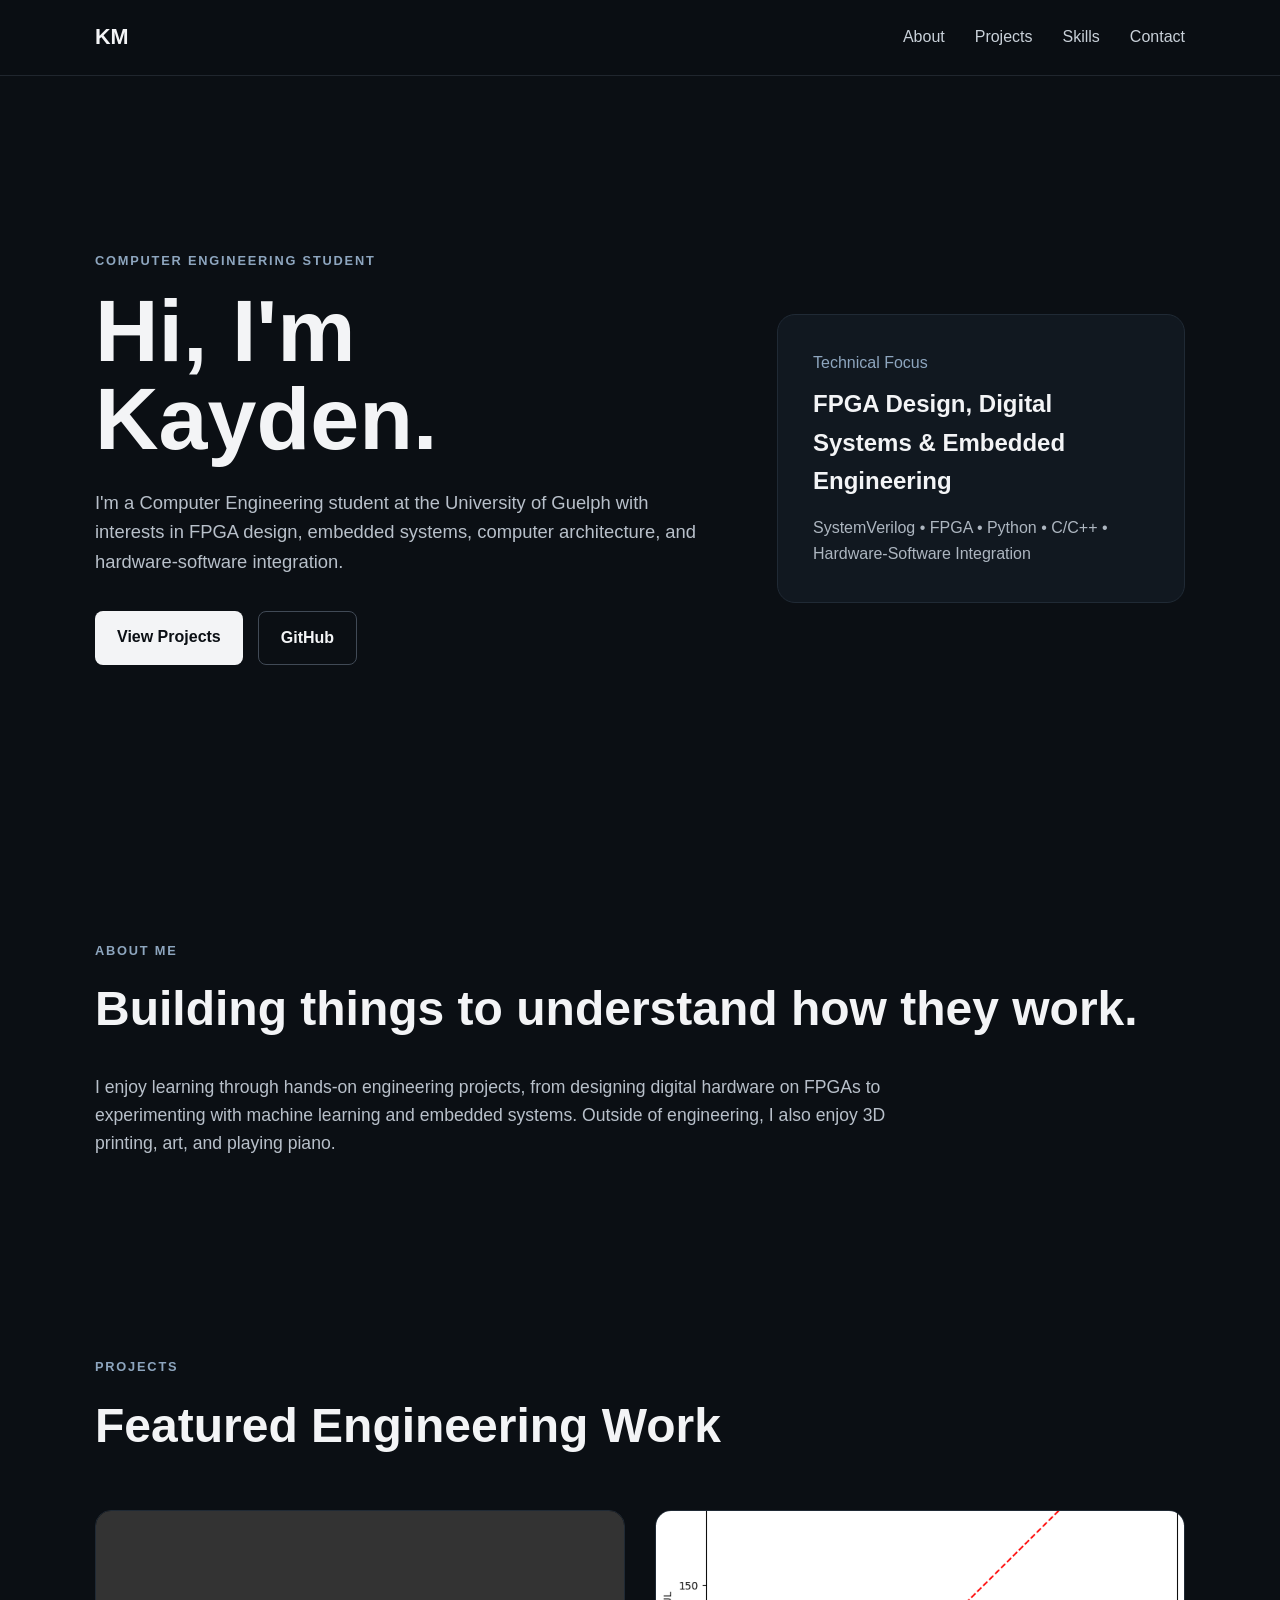
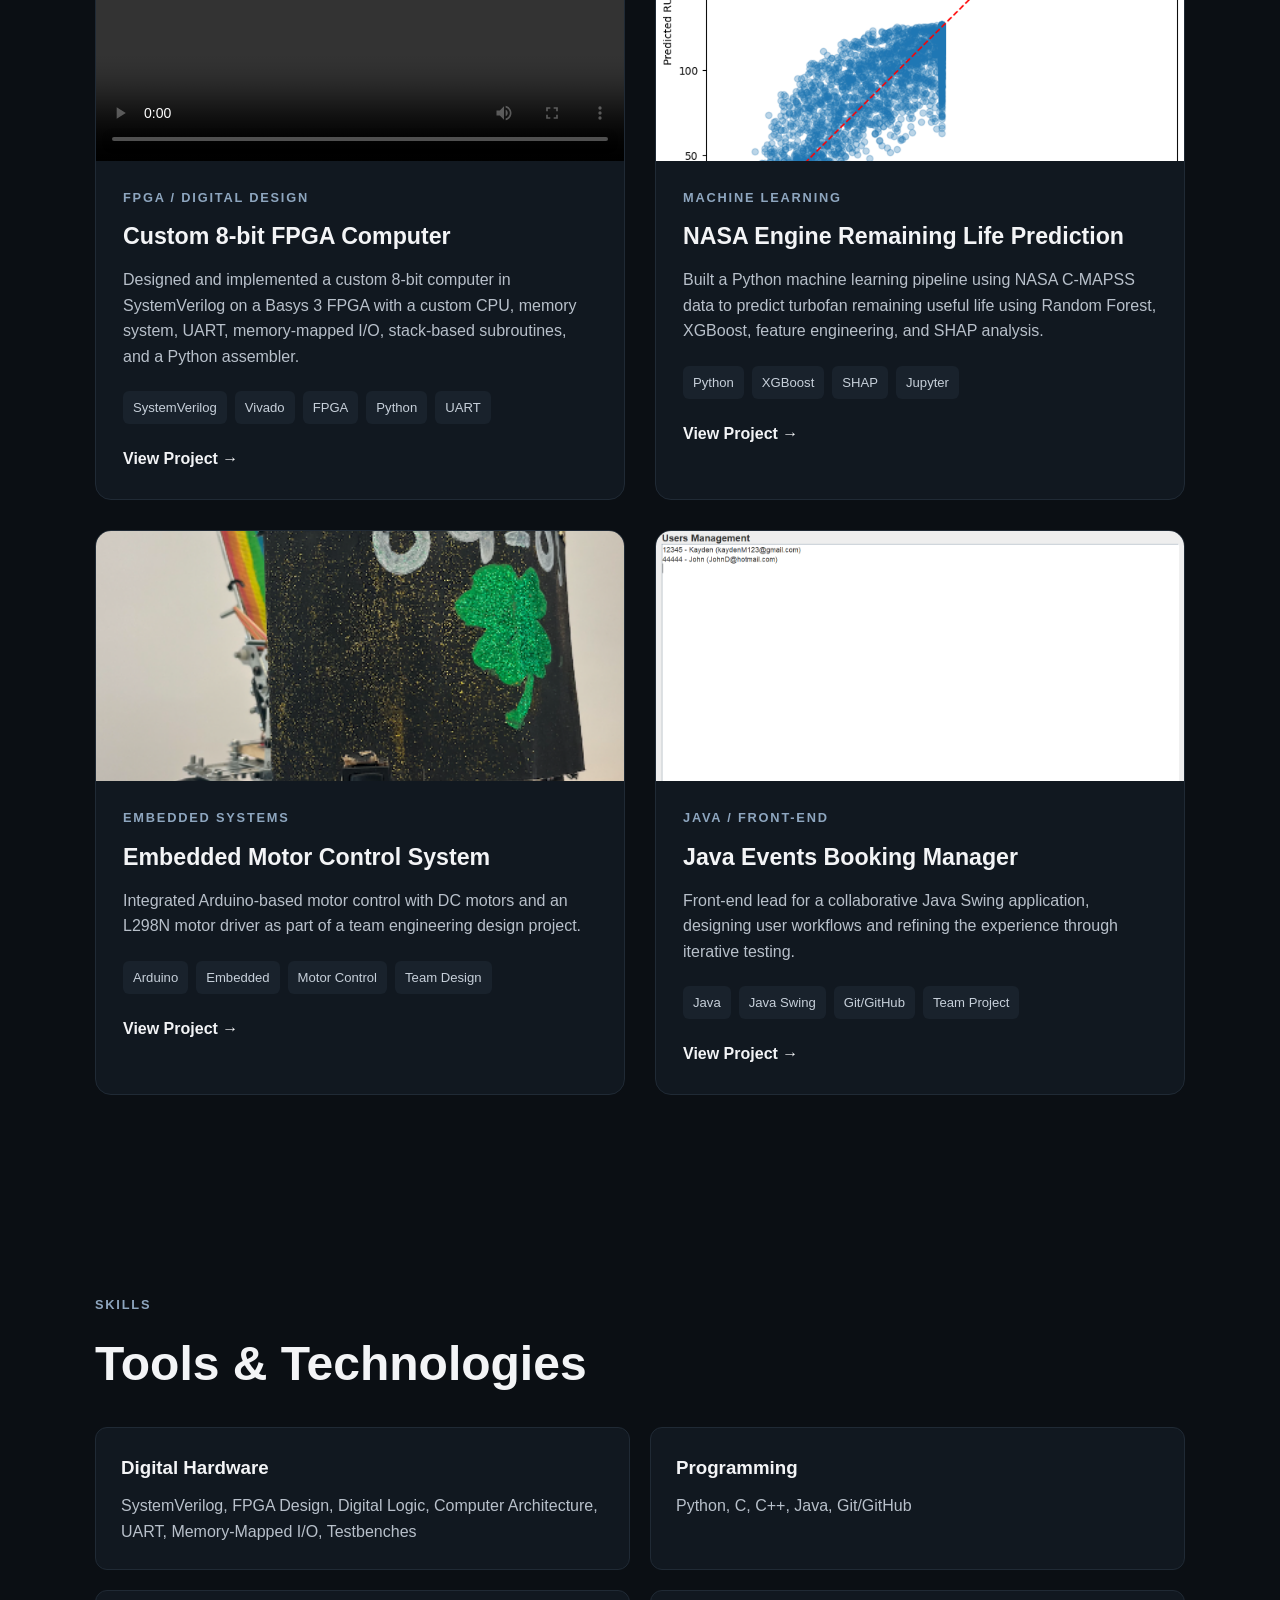
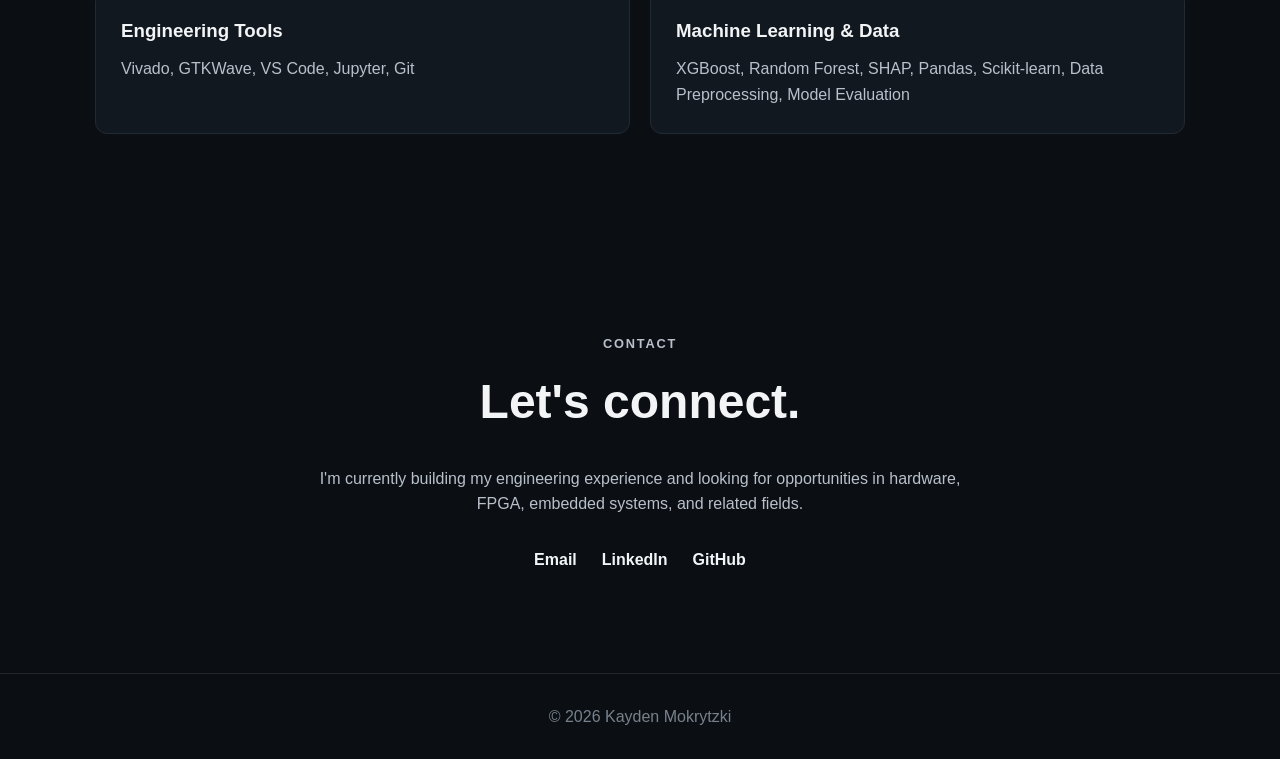
==== index.html @ e3b9f99e "initial portfolio website" ====
<!-- index.html -->
<!DOCTYPE html>
<html lang="en">
<head>
  <meta charset="UTF-8">
  <meta name="viewport" content="width=device-width, initial-scale=1.0">

  <title>Kayden Mokrytzki | Computer Engineering Portfolio</title>

  <link rel="stylesheet" href="style.css">
</head>
<body>

  <!-- NAVBAR -->
  <header>
    <nav class="navbar">
      <a href="#" class="logo">KM</a>

      <ul class="nav-links">
        <li><a href="#about">About</a></li>
        <li><a href="#projects">Projects</a></li>
        <li><a href="#skills">Skills</a></li>
        <li><a href="#contact">Contact</a></li>
      </ul>
    </nav>
  </header>

  <!-- HERO -->
  <main>
    <section class="hero">
      <div class="hero-text">
        <p class="eyebrow">COMPUTER ENGINEERING STUDENT</p>

        <h1>Hi, I'm Kayden.</h1>

        <p class="hero-description">
          I'm a Computer Engineering student at the University of Guelph
          with interests in FPGA design, embedded systems, computer architecture,
          and hardware-software integration.
        </p>

        <div class="hero-buttons">
          <a href="#projects" class="button primary-button">View Projects</a>

          <a
            href="https://github.com/kaydenmok/engineering-portfolio.git"
            target="_blank"
            class="button secondary-button"
          >
            GitHub
          </a>
        </div>
      </div>

      <div class="hero-card">
        <p>Technical Focus</p>
        <h2>FPGA Design, Digital Systems & Embedded Engineering</h2>
        <span>SystemVerilog • FPGA • Python • C/C++ • Hardware-Software Integration</span>
    </div>
    </section>

    <!-- ABOUT -->
    <section id="about" class="section">
      <p class="section-label">ABOUT ME</p>
      <h2>Building things to understand how they work.</h2>

      <p class="section-description">
        I enjoy learning through hands-on engineering projects, from designing
        digital hardware on FPGAs to experimenting with machine learning and
        embedded systems. Outside of engineering, I also enjoy 3D printing,
        art, and playing piano.
      </p>
    </section>

    <!-- PROJECTS -->
    <section id="projects" class="section">
      <p class="section-label">PROJECTS</p>
      <h2>Featured Engineering Work</h2>

      <div class="project-grid">

        <!-- FPGA PROJECT -->
        <article class="project-card" data-project-url="projects/fpga.html" tabindex="0" role="link" aria-label="View Custom 8-bit FPGA Computer project">
          <div class="project-image">
            <video controls preload="metadata" aria-label="Custom 8-bit FPGA computer demonstration video">
              <source src="videos/UART_calculator_demo.mp4" type="video/mp4">
              Your browser does not support this video format.
            </video>
          </div>

          <div class="project-content">
            <p class="project-type">FPGA / DIGITAL DESIGN</p>

            <h3>Custom 8-bit FPGA Computer</h3>

            <p>
              Designed and implemented a custom 8-bit computer in SystemVerilog
              on a Basys 3 FPGA with a custom CPU, memory system, UART,
              memory-mapped I/O, stack-based subroutines, and a Python assembler.
            </p>

            <div class="tags">
              <span>SystemVerilog</span>
              <span>Vivado</span>
              <span>FPGA</span>
              <span>Python</span>
              <span>UART</span>
            </div>

            <a href="projects/fpga.html" class="project-link">
              View Project →
            </a>
          </div>
        </article>

        <!-- NASA PROJECT -->
        <article class="project-card" data-project-url="projects/nasa-ml.html" tabindex="0" role="link" aria-label="View NASA Engine Remaining Life Prediction project">
          <div class="project-image">
            <img
              src="images/XGActualVsPredicted.png"
              alt="Actual versus predicted remaining useful life chart from the NASA engine prediction project"
            >
          </div>

          <div class="project-content">
            <p class="project-type">MACHINE LEARNING</p>

            <h3>NASA Engine Remaining Life Prediction</h3>

            <p>
              Built a Python machine learning pipeline using NASA C-MAPSS data
              to predict turbofan remaining useful life using Random Forest,
              XGBoost, feature engineering, and SHAP analysis.
            </p>

            <div class="tags">
              <span>Python</span>
              <span>XGBoost</span>
              <span>SHAP</span>
              <span>Jupyter</span>
            </div>

            <a href="projects/nasa-ml.html" class="project-link">
              View Project →
            </a>
          </div>
        </article>

        <!-- MOTOR CONTROL PROJECT -->
        <article class="project-card" data-project-url="projects/motor-control.html" tabindex="0" role="link" aria-label="View Embedded Motor Control System project">
          <div class="project-image">
            <img
              src="images/TeddyBearWheelChair.png"
              alt="Small motorized wheelchair prototype used in the embedded motor control project"
            >
          </div>

          <div class="project-content">
            <p class="project-type">EMBEDDED SYSTEMS</p>

            <h3>Embedded Motor Control System</h3>

            <p>
              Integrated Arduino-based motor control with DC motors and an
              L298N motor driver as part of a team engineering design project.
            </p>

            <div class="tags">
              <span>Arduino</span>
              <span>Embedded</span>
              <span>Motor Control</span>
              <span>Team Design</span>
            </div>

            <a href="projects/motor-control.html" class="project-link">
              View Project →
            </a>
          </div>
        </article>

        <!-- JAVA EVENTS BOOKING MANAGER -->
        <article class="project-card" data-project-url="projects/java-events-booking.html" tabindex="0" role="link" aria-label="View Java Events Booking Manager Application project">
          <div class="project-image">
            <img
              src="images/Java_Events_Booking_Manager.png"
              alt="Java Events Booking Manager application interface"
            >
          </div>

          <div class="project-content">
            <p class="project-type">JAVA / FRONT-END</p>

            <h3>Java Events Booking Manager</h3>

            <p>
              Front-end lead for a collaborative Java Swing application, designing
              user workflows and refining the experience through iterative testing.
            </p>

            <div class="tags">
              <span>Java</span>
              <span>Java Swing</span>
              <span>Git/GitHub</span>
              <span>Team Project</span>
            </div>

            <a href="projects/java-events-booking.html" class="project-link">
              View Project →
            </a>
          </div>
        </article>


      </div>
    </section>

    <!-- SKILLS -->
    <section id="skills" class="section">
      <p class="section-label">SKILLS</p>
      <h2>Tools & Technologies</h2>

      <div class="skills-grid">
        <div class="skill-card">
            <h3>Digital Hardware</h3>
            <p>
            SystemVerilog, FPGA Design, Digital Logic, Computer Architecture,
            UART, Memory-Mapped I/O, Testbenches
            </p>
        </div>

    <div class="skill-card">
        <h3>Programming</h3>
        <p>
        Python, C, C++, Java, Git/GitHub
        </p>
    </div>

    <div class="skill-card">
        <h3>Engineering Tools</h3>
        <p>
        Vivado, GTKWave, VS Code, Jupyter, Git
        </p>
    </div>

    <div class="skill-card">
        <h3>Machine Learning & Data</h3>
        <p>
        XGBoost, Random Forest, SHAP, Pandas, Scikit-learn,
        Data Preprocessing, Model Evaluation
        </p>
    </div>
    </div>
    </section>

    <!-- CONTACT -->
    <section id="contact" class="section contact-section">
      <p class="section-label">CONTACT</p>

      <h2>Let's connect.</h2>

      <p>
        I'm currently building my engineering experience and looking for
        opportunities in hardware, FPGA, embedded systems, and related fields.
      </p>

      <div class="contact-links">
        <a href="mailto:kaydenmokrytzki@gmail.com">Email</a>

        <a
          href="https://www.linkedin.com/in/kayden-mokrytzki"
          target="_blank"
        >
          LinkedIn
        </a>

        <a
          href="https://github.com/"
          target="_blank"
        >
          GitHub
        </a>
      </div>
    </section>
  </main>

  <footer>
    <p>© <span id="year"></span> Kayden Mokrytzki</p>
  </footer>

  <script src="script.js"></script>
</body>
</html>
---- style.css ----
/* style.css */

* {
  margin: 0;
  padding: 0;
  box-sizing: border-box;
}

html {
  scroll-behavior: smooth;
}

body {
  font-family: Arial, Helvetica, sans-serif;
  background: #0b0f14;
  color: #f3f4f6;
  line-height: 1.6;
}

a {
  color: inherit;
  text-decoration: none;
}

img {
  width: 100%;
  display: block;
}

/* NAVBAR */

header {
  position: sticky;
  top: 0;
  z-index: 1000;
  background: rgba(11, 15, 20, 0.92);
  border-bottom: 1px solid #20262e;
  backdrop-filter: blur(10px);
}

.navbar {
  max-width: 1150px;
  margin: 0 auto;
  padding: 20px 30px;

  display: flex;
  justify-content: space-between;
  align-items: center;
}

.logo {
  font-size: 1.35rem;
  font-weight: 700;
}

.nav-links {
  list-style: none;
  display: flex;
  gap: 30px;
}

.nav-links a {
  color: #c9d1d9;
  transition: 0.2s ease;
}

.nav-links a:hover {
  color: white;
}

/* HERO */

.hero {
  max-width: 1150px;
  margin: 0 auto;
  min-height: 85vh;
  padding: 90px 30px;

  display: grid;
  grid-template-columns: 1.5fr 1fr;
  gap: 70px;
  align-items: center;
}

.eyebrow,
.section-label,
.project-type {
  font-size: 0.8rem;
  letter-spacing: 0.14em;
  font-weight: 700;
  color: #8ea6bf;
}

.hero h1 {
  font-size: clamp(3rem, 7vw, 5.5rem);
  line-height: 1;
  margin: 15px 0 25px;
}

.hero-description {
  max-width: 650px;
  font-size: 1.15rem;
  color: #b8c0ca;
}

.hero-buttons {
  margin-top: 35px;
  display: flex;
  gap: 15px;
}

.button {
  display: inline-block;
  padding: 13px 22px;
  border-radius: 8px;
  font-weight: 600;
  transition: 0.2s ease;
}

.primary-button {
  background: #f3f4f6;
  color: #0b0f14;
}

.primary-button:hover {
  transform: translateY(-2px);
}

.secondary-button {
  border: 1px solid #414a56;
}

.secondary-button:hover {
  border-color: #f3f4f6;
}

.hero-card {
  background: #111820;
  border: 1px solid #202a35;
  padding: 35px;
  border-radius: 18px;
}

.hero-card p {
  color: #8ea6bf;
  margin-bottom: 10px;
}

.hero-card h2 {
  margin-bottom: 15px;
}

.hero-card span {
  color: #adb6c0;
}

/* GENERAL SECTIONS */

.section {
  max-width: 1150px;
  margin: 0 auto;
  padding: 100px 30px;
}

.section h2 {
  font-size: clamp(2rem, 4vw, 3rem);
  margin: 10px 0 25px;
}

.section-description {
  max-width: 800px;
  color: #b8c0ca;
  font-size: 1.1rem;
}

/* PROJECTS */

.project-grid {
  display: grid;
  grid-template-columns: repeat(2, 1fr);
  gap: 30px;
  margin-top: 45px;
}

.project-card {
  overflow: hidden;
  background: #111820;
  border: 1px solid #202a35;
  border-radius: 16px;
  transition: 0.25s ease;
  cursor: pointer;
}

.project-card:focus-visible {
  outline: 3px solid #8ea6bf;
  outline-offset: 3px;
}

.project-card:hover {
  transform: translateY(-5px);
  border-color: #425264;
}

.project-image {
  height: 250px;
  background: #151e27;
  overflow: hidden;
}

.project-image img {
  width: 100%;
  height: 100%;
  object-fit: cover;
}

.project-image video {
  width: 100%; height: 100%; display: block; object-fit: cover; background: #05080c;
}

.project-image--fpga {
  display: grid; place-items: center;
  background: linear-gradient(90deg, transparent 48%, rgba(141,190,235,.3) 48%, rgba(141,190,235,.3) 52%, transparent 52%), linear-gradient(0deg, transparent 48%, rgba(141,190,235,.3) 48%, rgba(141,190,235,.3) 52%, transparent 52%), #101a25;
  background-size: 48px 48px;
}

.project-image--fpga span { padding: 18px 24px; border: 1px solid #8ea6bf; border-radius: 8px; background: #111820; color: #dce9f5; font-family: Consolas, monospace; font-size: 1.35rem; font-weight: 700; letter-spacing: .12em; line-height: 1.2; text-align: center; }

.project-image--java {
  display: grid;
  place-items: center;
  background: linear-gradient(135deg, #19314a, #101820 55%, #1d2634);
}

.project-image--java span {
  padding: 18px 24px;
  border: 1px solid #91b9df;
  border-radius: 8px;
  background: rgba(11, 15, 20, .78);
  color: #dce9f5;
  font-family: Consolas, monospace;
  font-size: 1.35rem;
  font-weight: 700;
  letter-spacing: .12em;
  line-height: 1.2;
  text-align: center;
}

.project-page { max-width: 950px; margin: 0 auto; padding: 80px 30px 110px; }
.back-link { display: inline-block; margin-bottom: 48px; color: #b8c0ca; }
.back-link:hover { color: #fff; }
.project-intro { max-width: 760px; }
.project-intro h1 { font-size: clamp(2.6rem, 6vw, 4.5rem); line-height: 1.08; margin: 12px 0 22px; }
.project-intro > p:not(.project-type) { color: #b8c0ca; font-size: 1.12rem; }
.project-detail { margin-top: 55px; padding: 34px; border: 1px solid #202a35; border-radius: 16px; background: #111820; }
.project-detail h2 { margin-bottom: 12px; }
.project-detail p { color: #b8c0ca; }
.media-gallery { display: grid; grid-template-columns: repeat(2, minmax(0, 1fr)); gap: 22px; margin-top: 30px; }
.media-gallery figure { margin: 0; }
.media-gallery img, .media-gallery video { width: 100%; border: 1px solid #28333f; border-radius: 10px; background: #05080c; }
.media-gallery figcaption { color: #8ea6bf; font-size: .9rem; margin-top: 8px; }

.project-content {
  padding: 27px;
}

.project-content h3 {
  font-size: 1.45rem;
  margin: 10px 0 12px;
}

.project-content > p:not(.project-type) {
  color: #b8c0ca;
}

.tags {
  display: flex;
  flex-wrap: wrap;
  gap: 8px;
  margin: 22px 0;
}

.tags span {
  padding: 6px 10px;
  border-radius: 6px;
  background: #19222c;
  color: #c7d0da;
  font-size: 0.82rem;
}

.project-link {
  font-weight: 700;
}

.project-link:hover {
  text-decoration: underline;
}

/* SKILLS */

.skills-grid {
  display: grid;
  grid-template-columns: repeat(2, 1fr);
  gap: 20px;
}

.skill-card {
  padding: 25px;
  background: #111820;
  border: 1px solid #202a35;
  border-radius: 12px;
}

.skill-card h3 {
  margin-bottom: 10px;
}

.skill-card p {
  color: #b8c0ca;
}

/* CONTACT */

.contact-section {
  text-align: center;
}

.contact-section p {
  max-width: 650px;
  margin: 0 auto;
  color: #b8c0ca;
}

.contact-links {
  margin-top: 30px;
  display: flex;
  justify-content: center;
  gap: 25px;
}

.contact-links a {
  font-weight: 600;
}

.contact-links a:hover {
  text-decoration: underline;
}

/* FOOTER */

footer {
  text-align: center;
  padding: 30px;
  color: #77818c;
  border-top: 1px solid #20262e;
}

/* MOBILE */

@media (max-width: 800px) {

  .nav-links {
    gap: 15px;
    font-size: 0.9rem;
  }

  .hero {
    grid-template-columns: 1fr;
    min-height: auto;
    padding-top: 80px;
  }

  .project-grid,
  .skills-grid {
    grid-template-columns: 1fr;
  }

  .hero-buttons {
    flex-wrap: wrap;
  }

  .media-gallery {
    grid-template-columns: 1fr;
  }
}
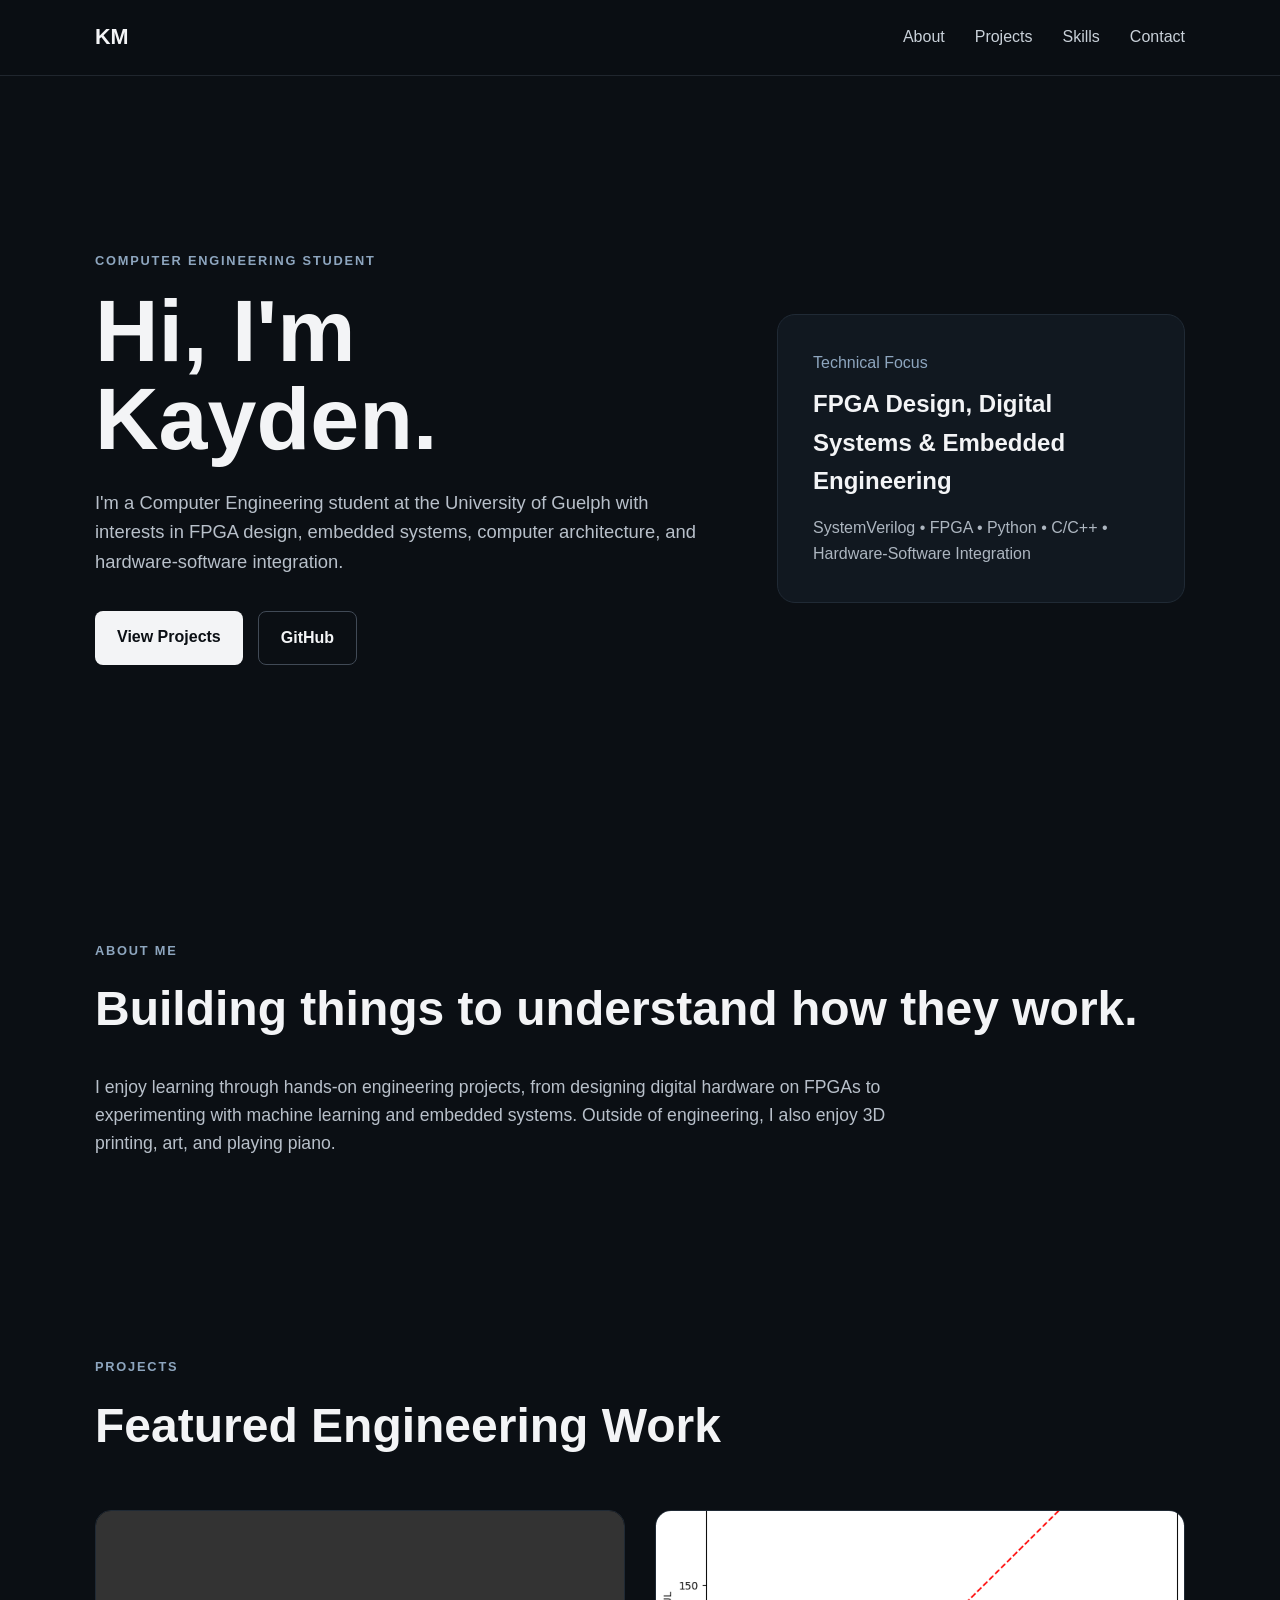
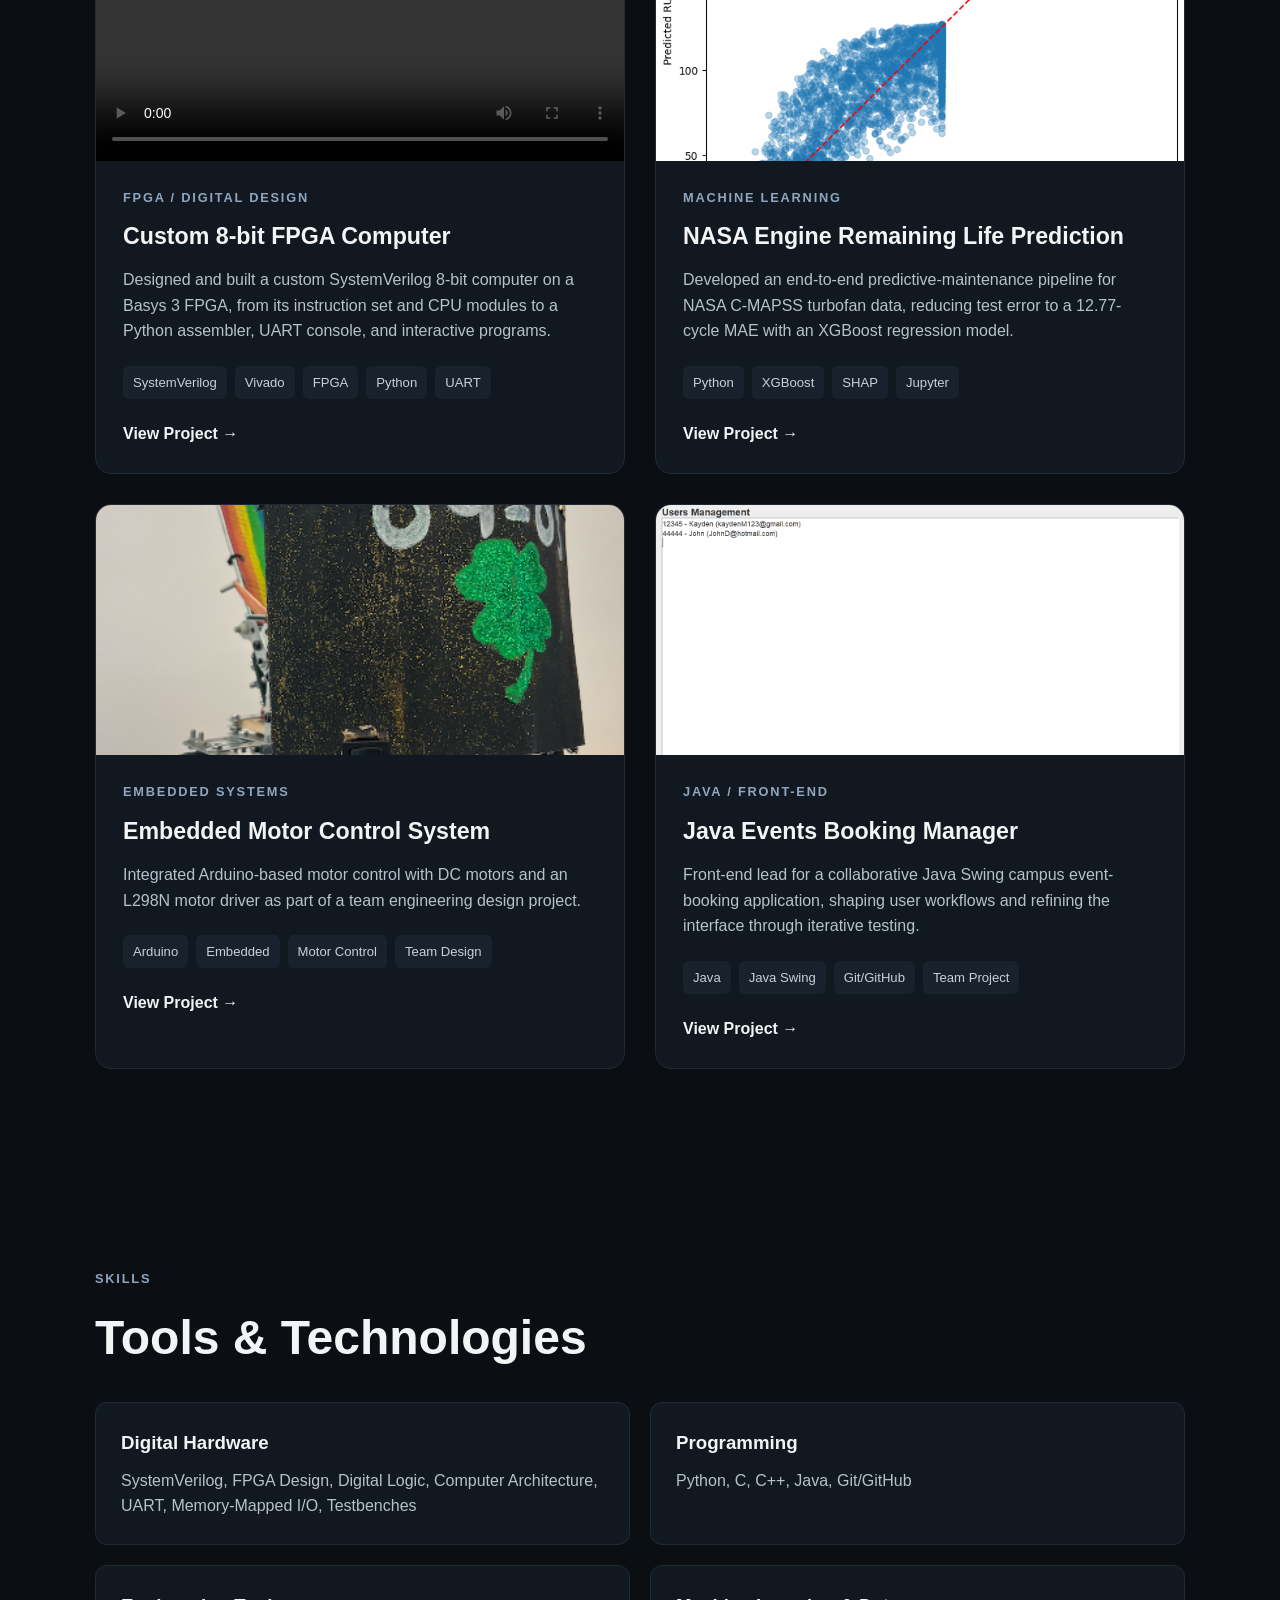
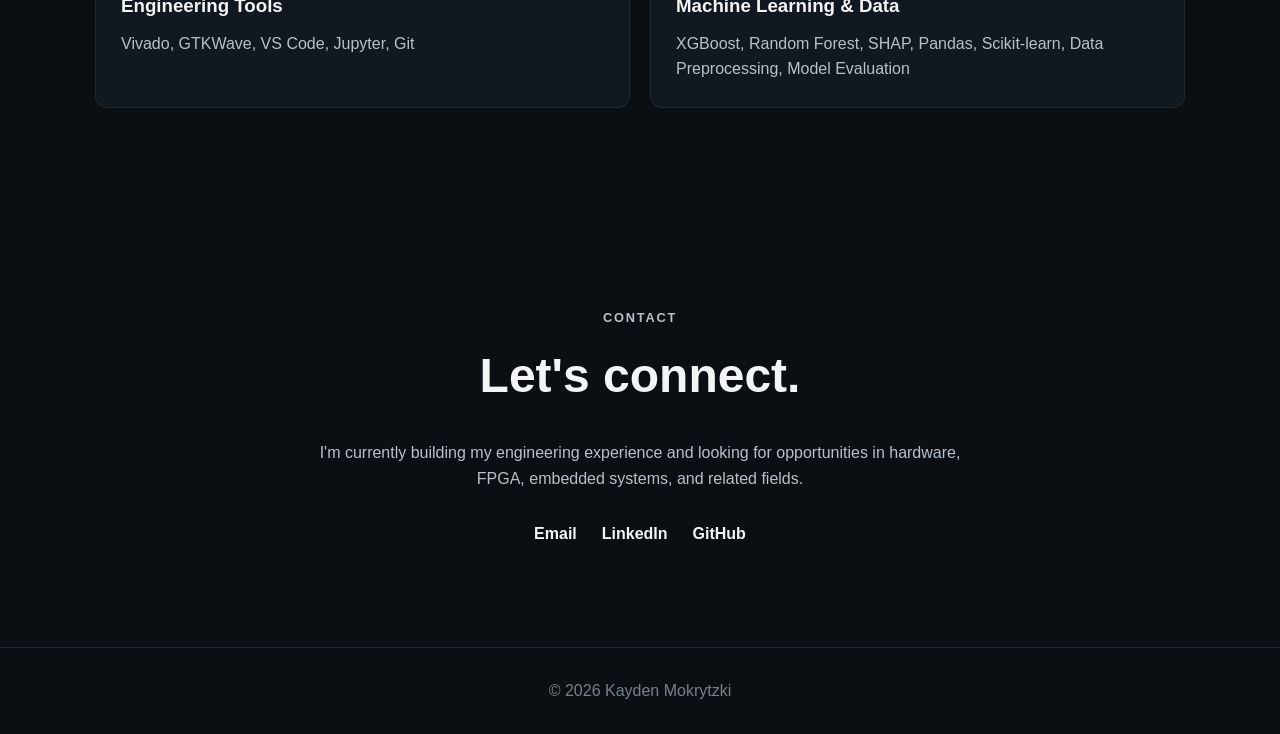
==== commit 9e5c4a90: "Expand project descriptions and add FPGA documentation" ====
--- a/index.html
+++ b/index.html
@@ -93,10 +93,10 @@
 
             <h3>Custom 8-bit FPGA Computer</h3>
 
-            <p>
-              Designed and implemented a custom 8-bit computer in SystemVerilog
-              on a Basys 3 FPGA with a custom CPU, memory system, UART,
-              memory-mapped I/O, stack-based subroutines, and a Python assembler.
+            <p>
+              Designed and built a custom SystemVerilog 8-bit computer on a
+              Basys 3 FPGA, from its instruction set and CPU modules to a
+              Python assembler, UART console, and interactive programs.
             </p>
 
             <div class="tags">
@@ -127,10 +127,10 @@
 
             <h3>NASA Engine Remaining Life Prediction</h3>
 
-            <p>
-              Built a Python machine learning pipeline using NASA C-MAPSS data
-              to predict turbofan remaining useful life using Random Forest,
-              XGBoost, feature engineering, and SHAP analysis.
+            <p>
+              Developed an end-to-end predictive-maintenance pipeline for NASA
+              C-MAPSS turbofan data, reducing test error to a 12.77-cycle MAE
+              with an XGBoost regression model.
             </p>
 
             <div class="tags">
@@ -193,8 +193,9 @@
             <h3>Java Events Booking Manager</h3>
 
             <p>
-              Front-end lead for a collaborative Java Swing application, designing
-              user workflows and refining the experience through iterative testing.
+              Front-end lead for a collaborative Java Swing campus event-booking
+              application, shaping user workflows and refining the interface
+              through iterative testing.
             </p>
 
             <div class="tags">
--- a/style.css
+++ b/style.css
@@ -254,6 +254,9 @@
 .project-detail { margin-top: 55px; padding: 34px; border: 1px solid #202a35; border-radius: 16px; background: #111820; }
 .project-detail h2 { margin-bottom: 12px; }
 .project-detail p { color: #b8c0ca; }
+.project-detail p + p { margin-top: 16px; }
+.download-button { margin-top: 24px; background: #f3f4f6; color: #0b0f14; }
+.download-button:hover { transform: translateY(-2px); }
 .media-gallery { display: grid; grid-template-columns: repeat(2, minmax(0, 1fr)); gap: 22px; margin-top: 30px; }
 .media-gallery figure { margin: 0; }
 .media-gallery img, .media-gallery video { width: 100%; border: 1px solid #28333f; border-radius: 10px; background: #05080c; }
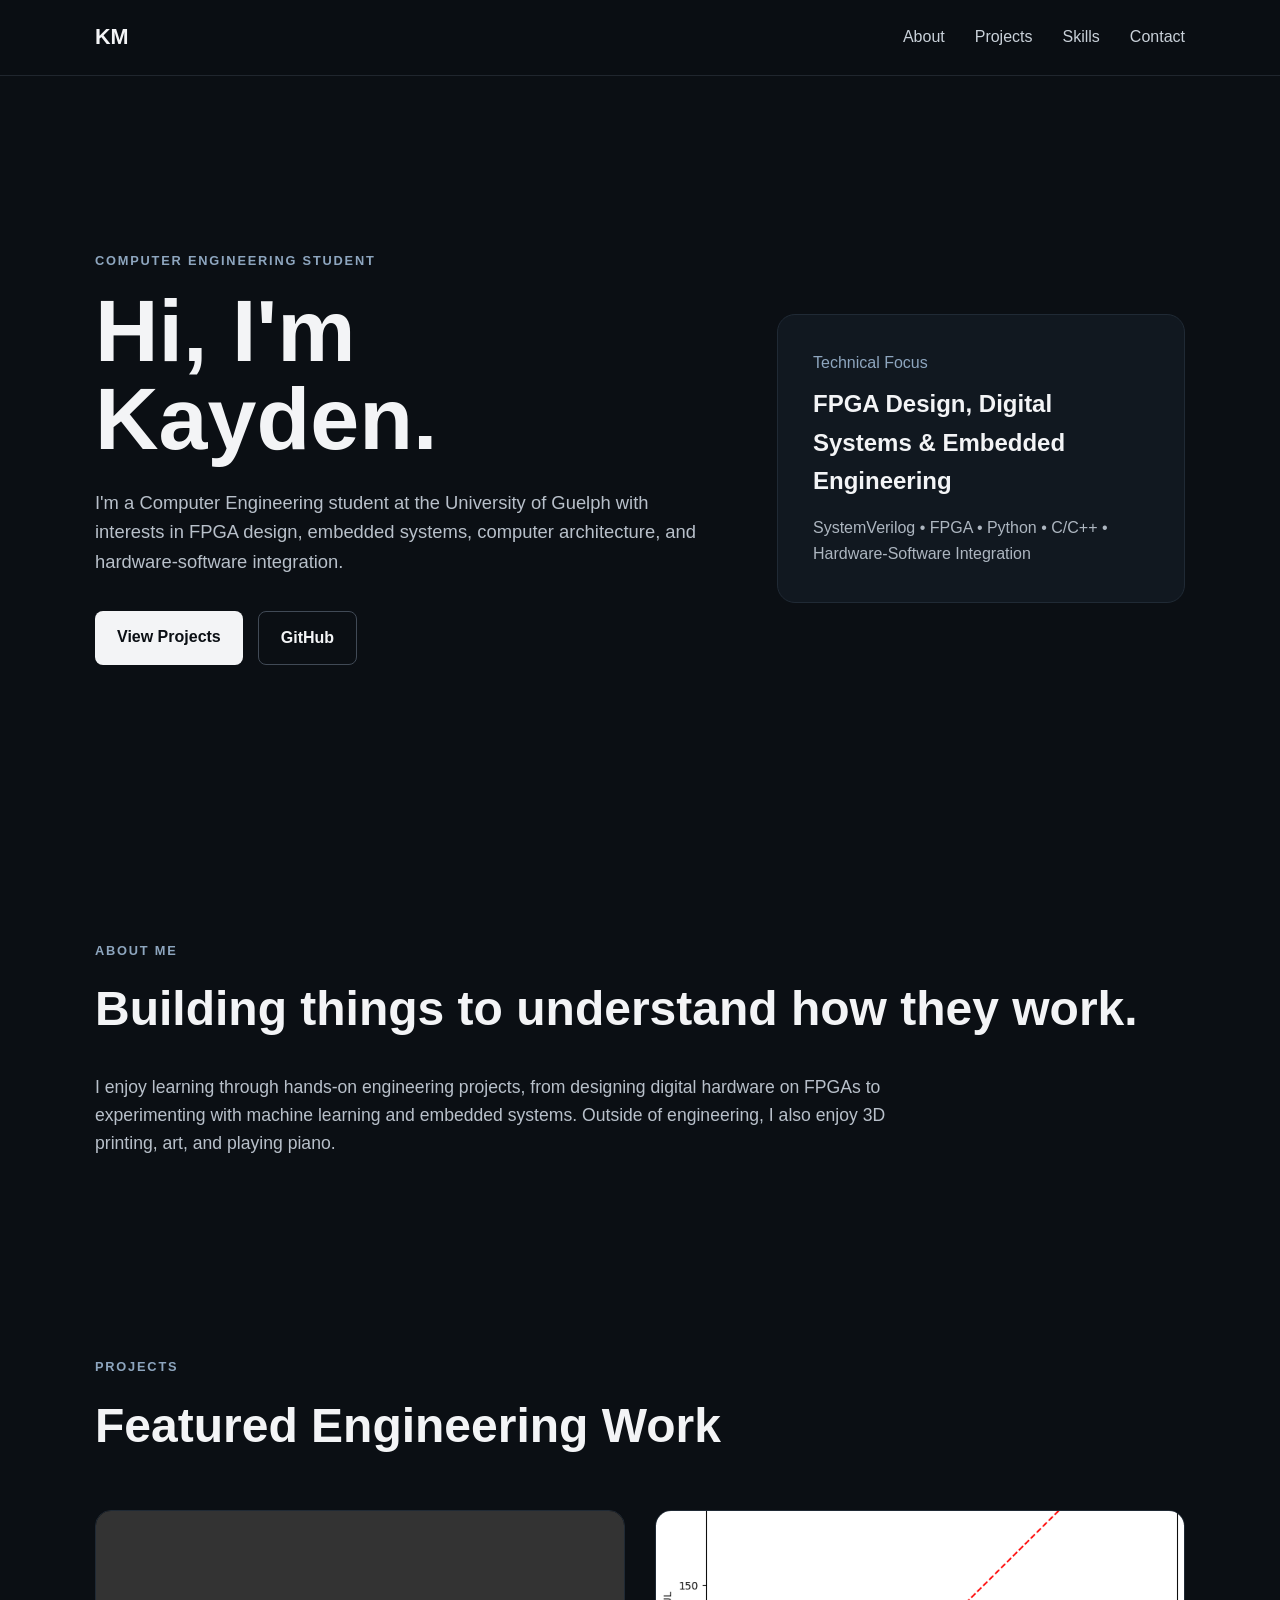
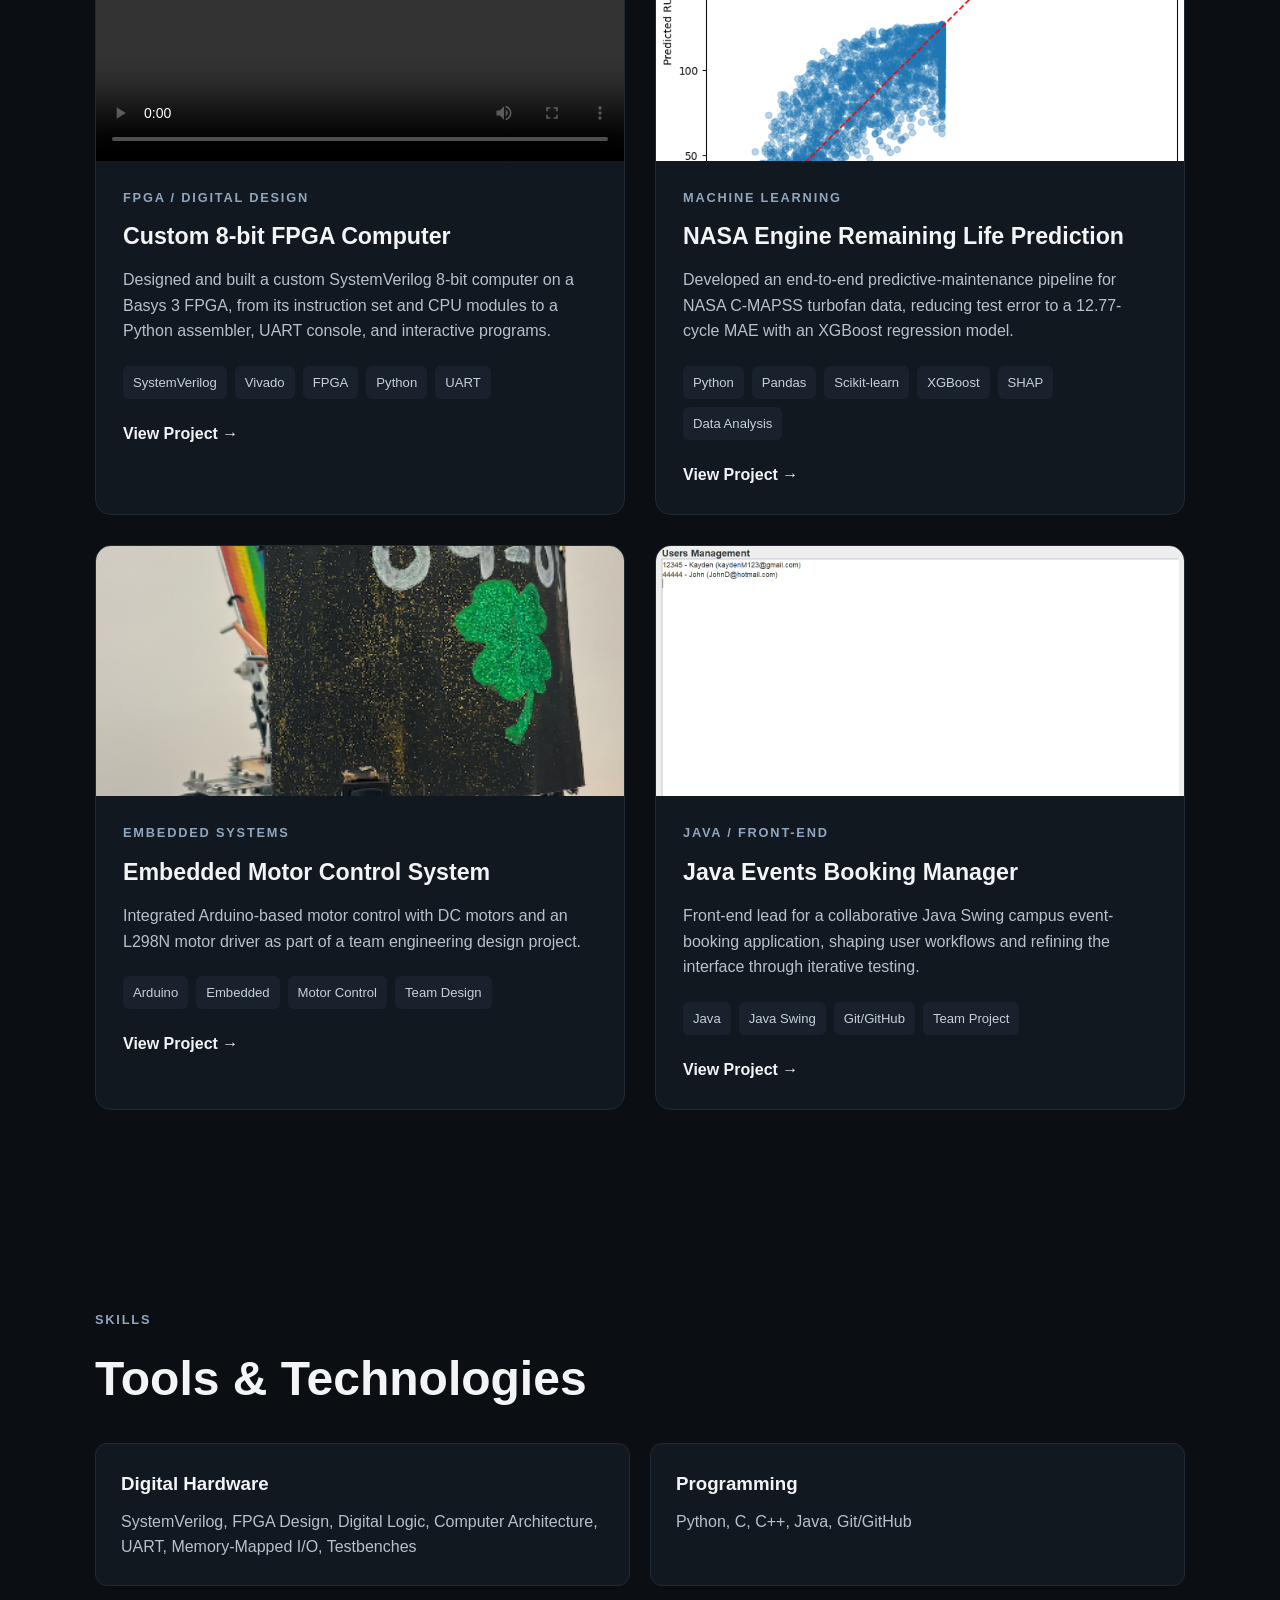
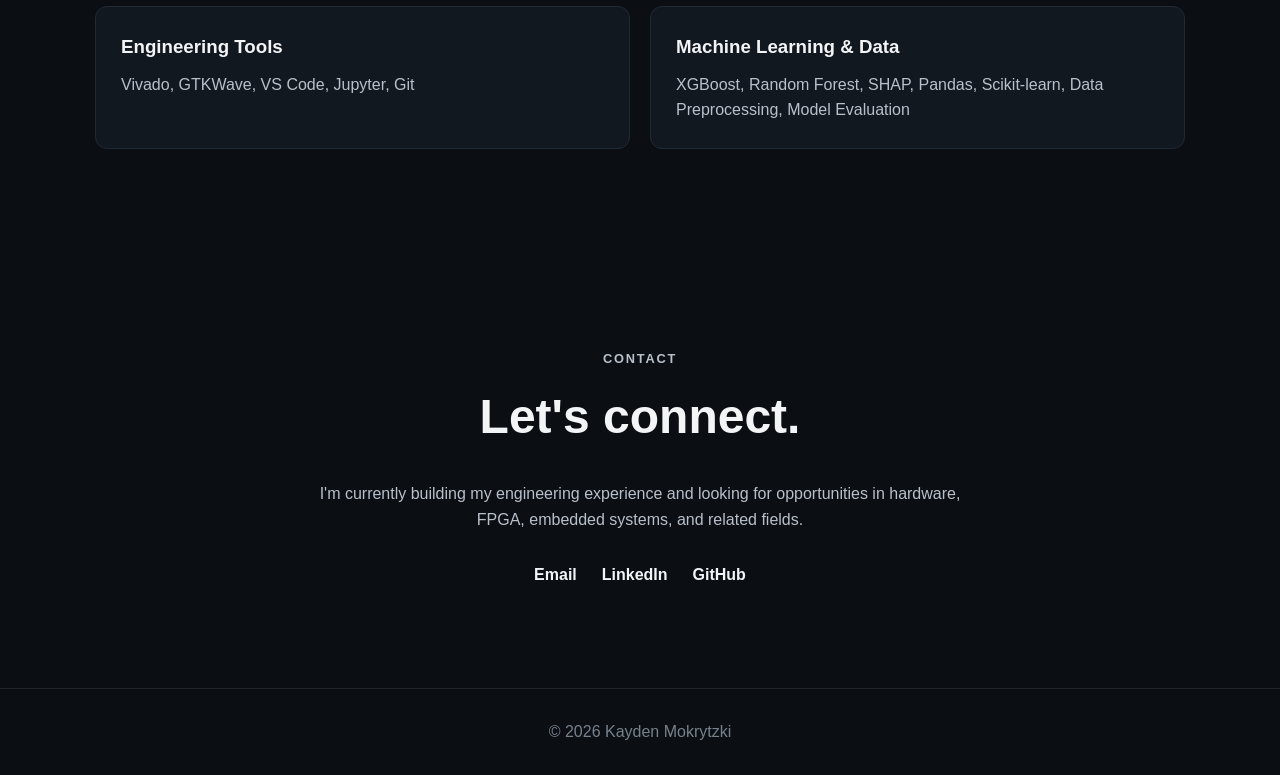
==== commit fb9dfac5: "Update NASA project skill tags" ====
--- a/index.html
+++ b/index.html
@@ -133,12 +133,14 @@
               with an XGBoost regression model.
             </p>
 
-            <div class="tags">
-              <span>Python</span>
-              <span>XGBoost</span>
-              <span>SHAP</span>
-              <span>Jupyter</span>
-            </div>
+            <div class="tags">
+              <span>Python</span>
+              <span>Pandas</span>
+              <span>Scikit-learn</span>
+              <span>XGBoost</span>
+              <span>SHAP</span>
+              <span>Data Analysis</span>
+            </div>
 
             <a href="projects/nasa-ml.html" class="project-link">
               View Project →
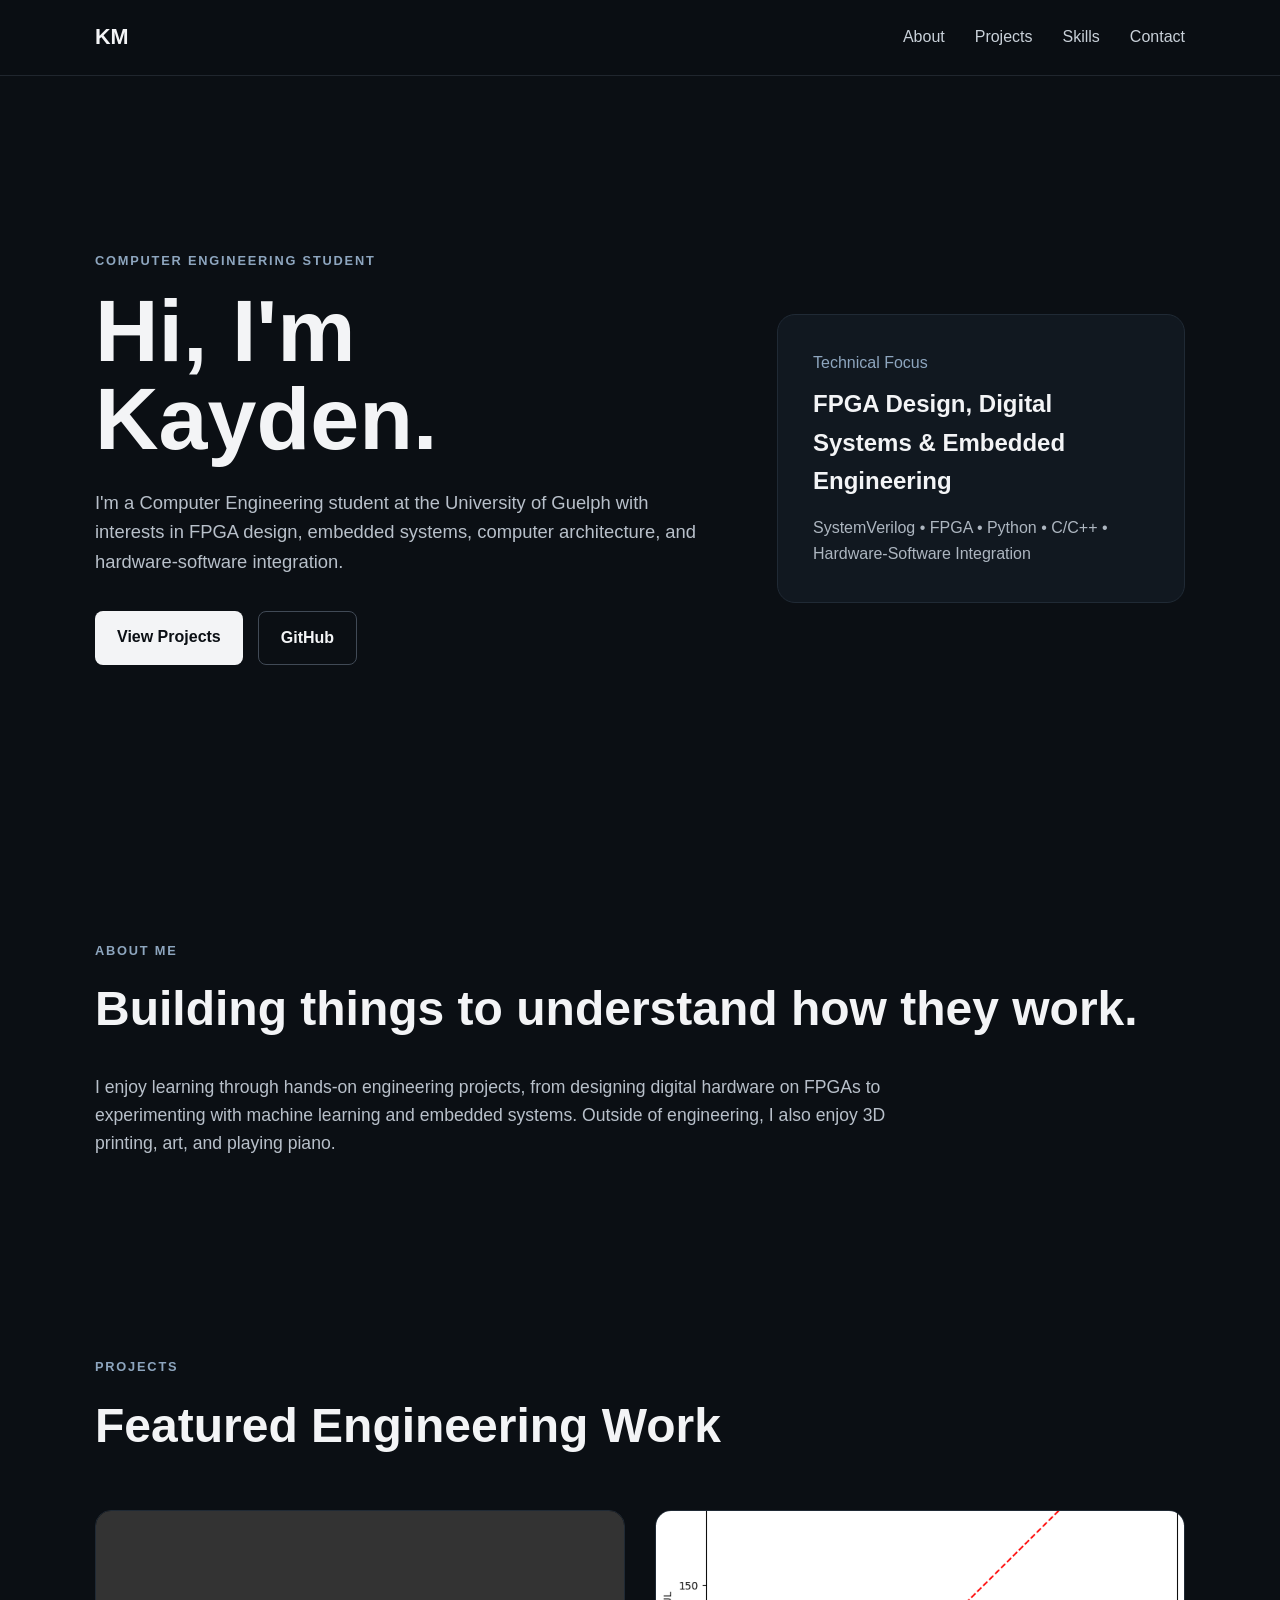
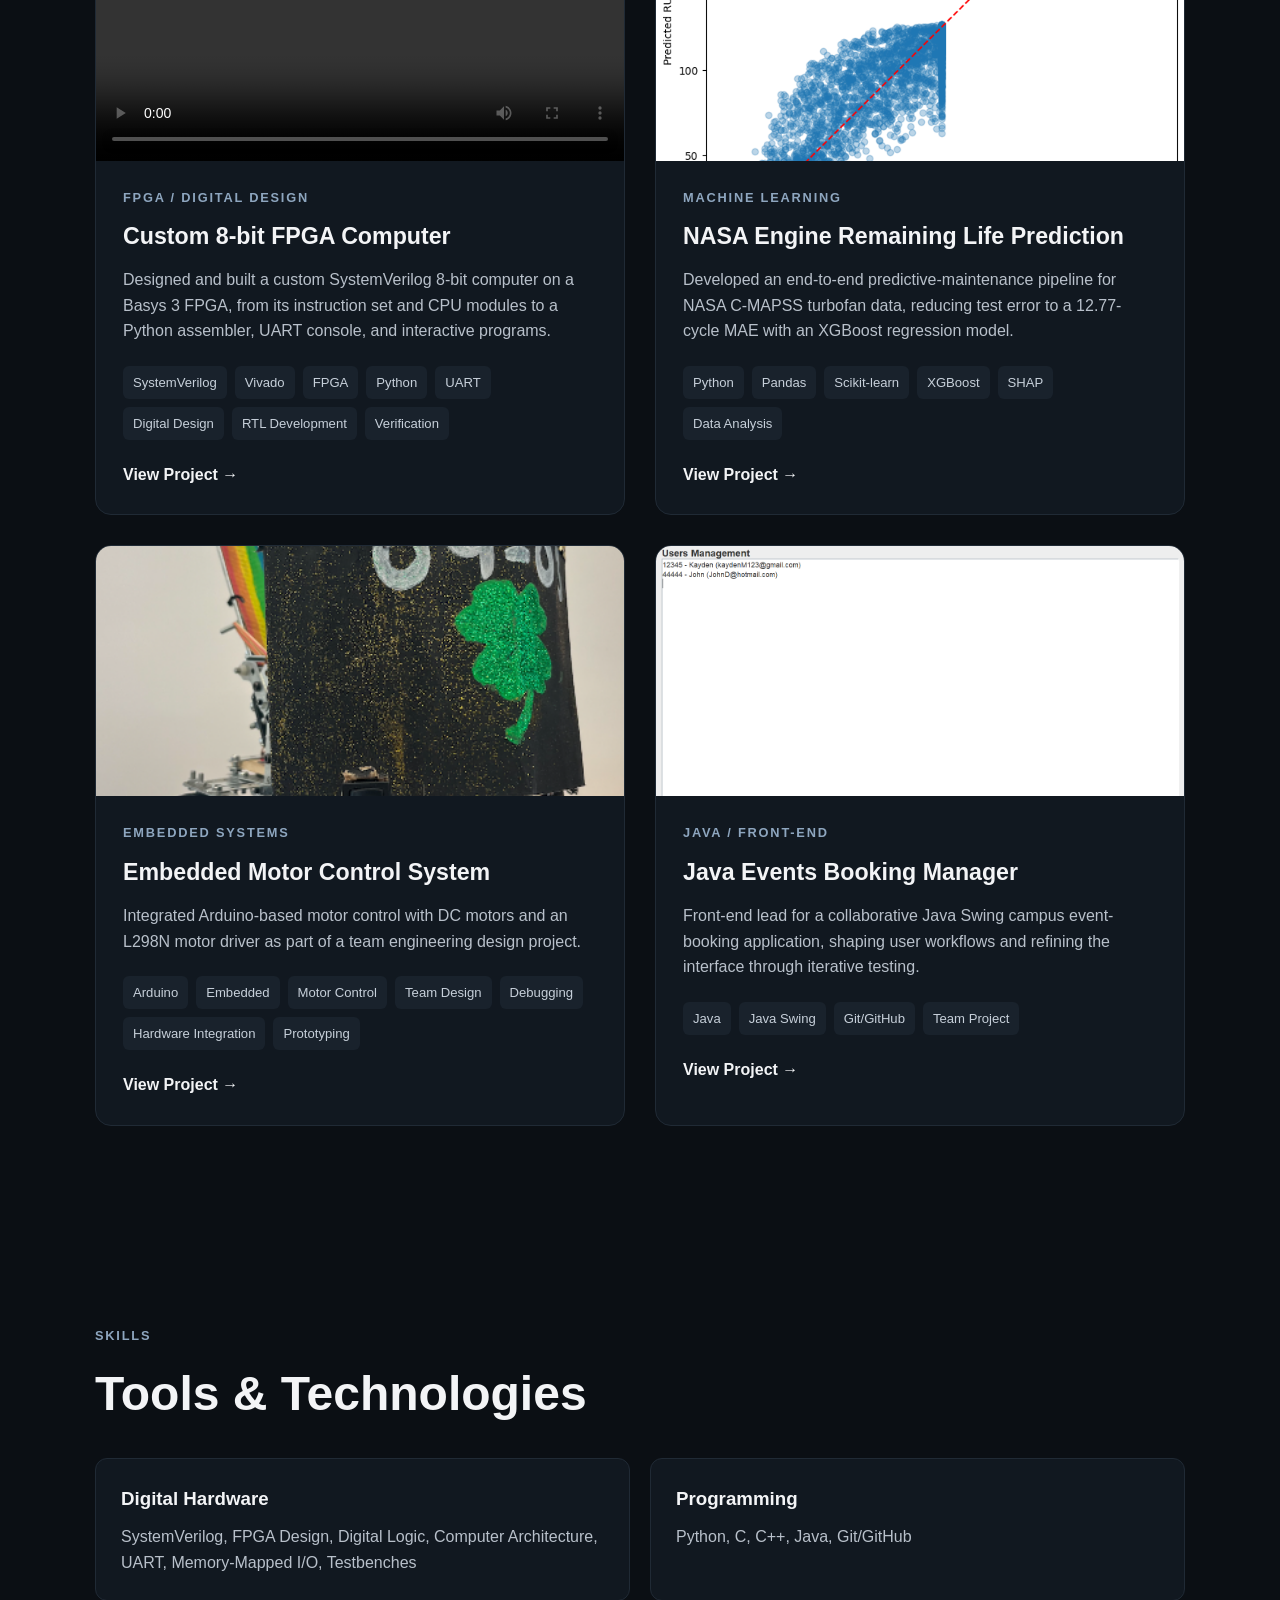
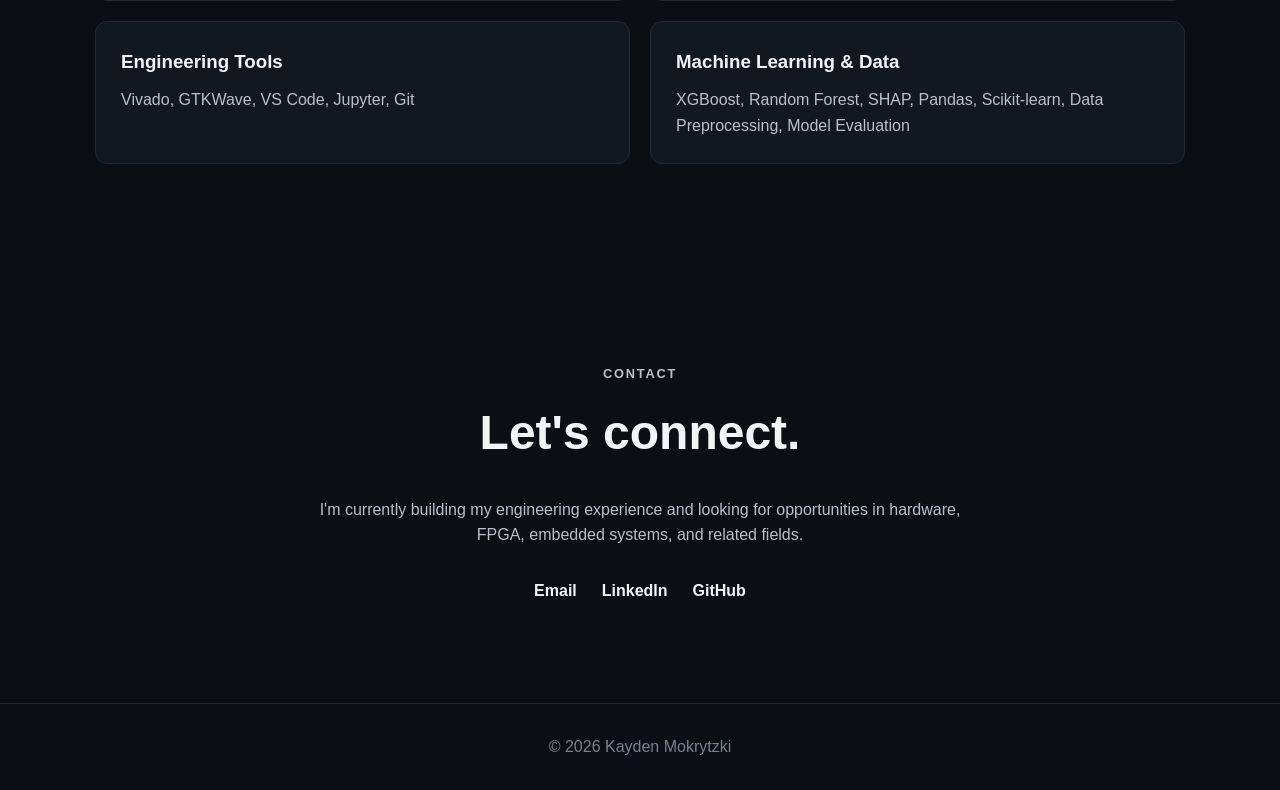
==== commit 88eb7b88: "Harden project navigation and expand skill tags" ====
--- a/index.html
+++ b/index.html
@@ -102,9 +102,12 @@
             <div class="tags">
               <span>SystemVerilog</span>
               <span>Vivado</span>
-              <span>FPGA</span>
-              <span>Python</span>
-              <span>UART</span>
+              <span>FPGA</span>
+              <span>Python</span>
+              <span>UART</span>
+              <span>Digital Design</span>
+              <span>RTL Development</span>
+              <span>Verification</span>
             </div>
 
             <a href="projects/fpga.html" class="project-link">
@@ -170,8 +173,11 @@
             <div class="tags">
               <span>Arduino</span>
               <span>Embedded</span>
-              <span>Motor Control</span>
-              <span>Team Design</span>
+              <span>Motor Control</span>
+              <span>Team Design</span>
+              <span>Debugging</span>
+              <span>Hardware Integration</span>
+              <span>Prototyping</span>
             </div>
 
             <a href="projects/motor-control.html" class="project-link">
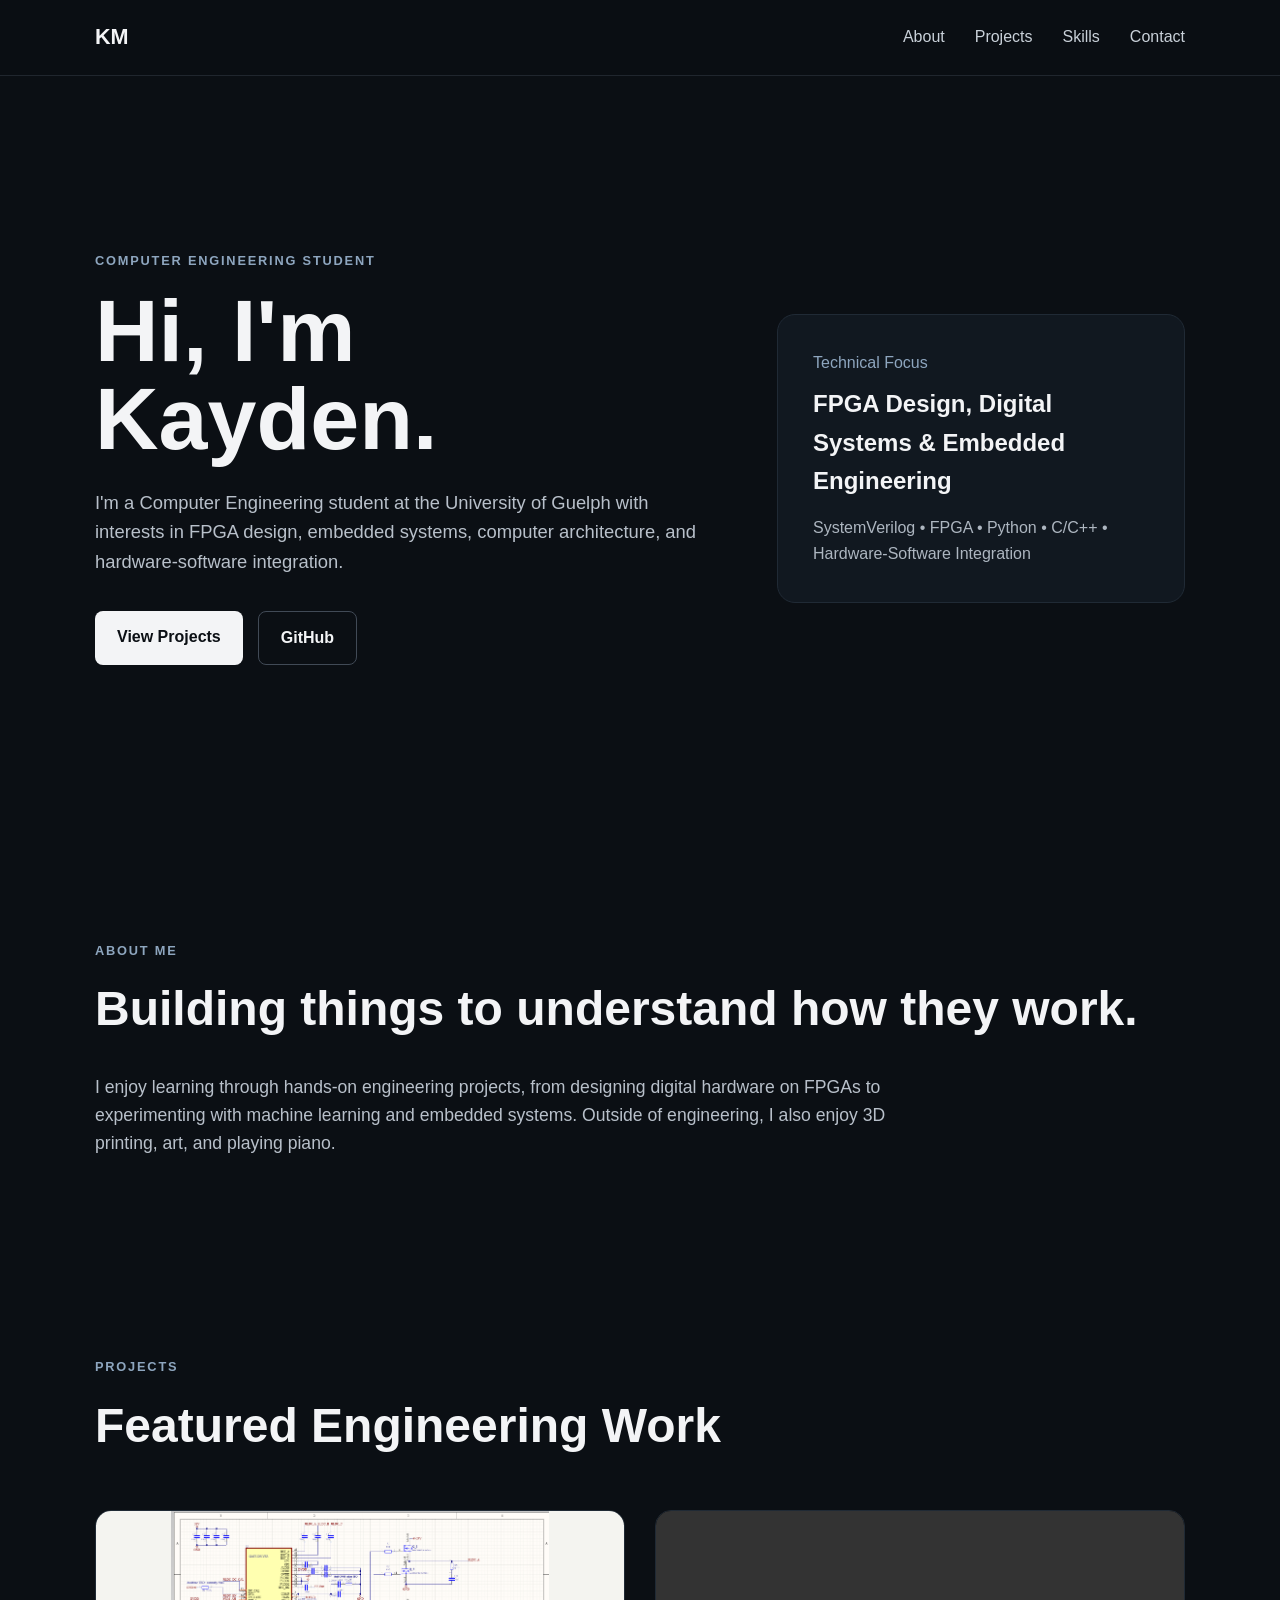
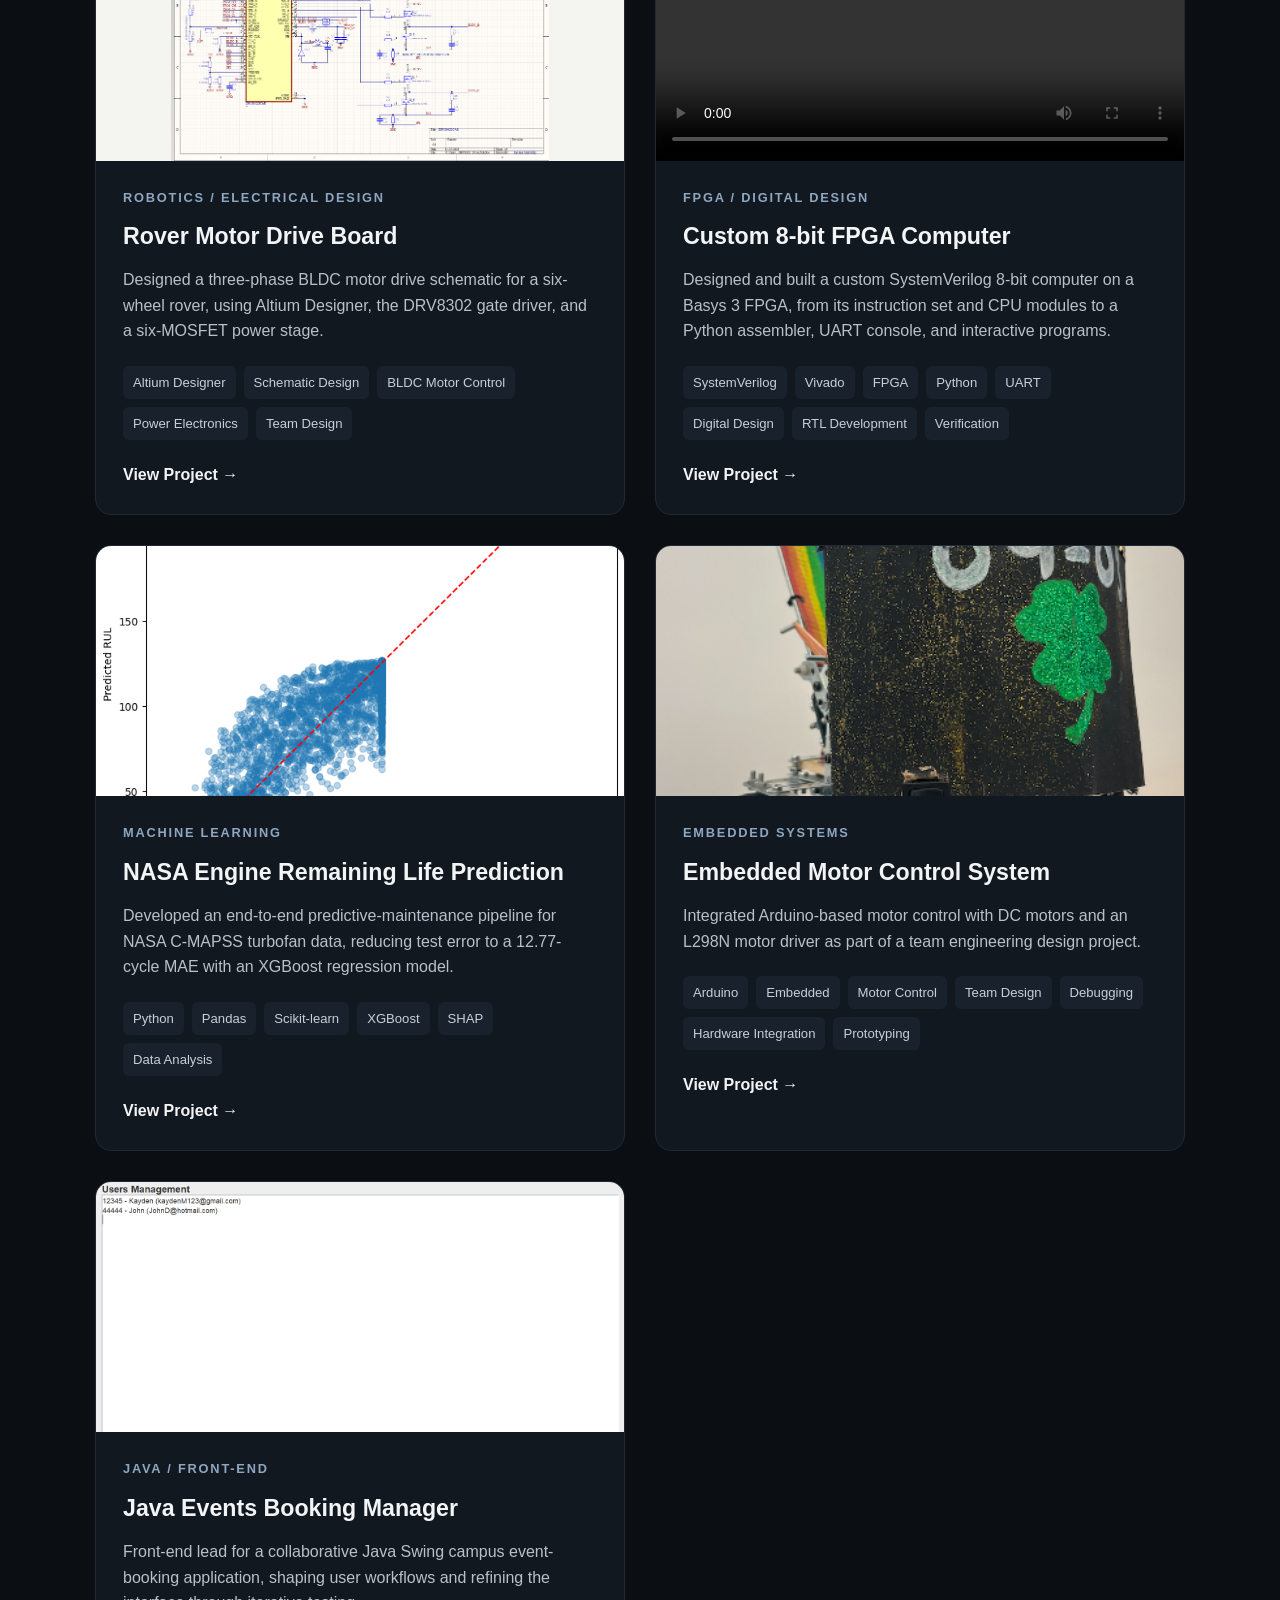
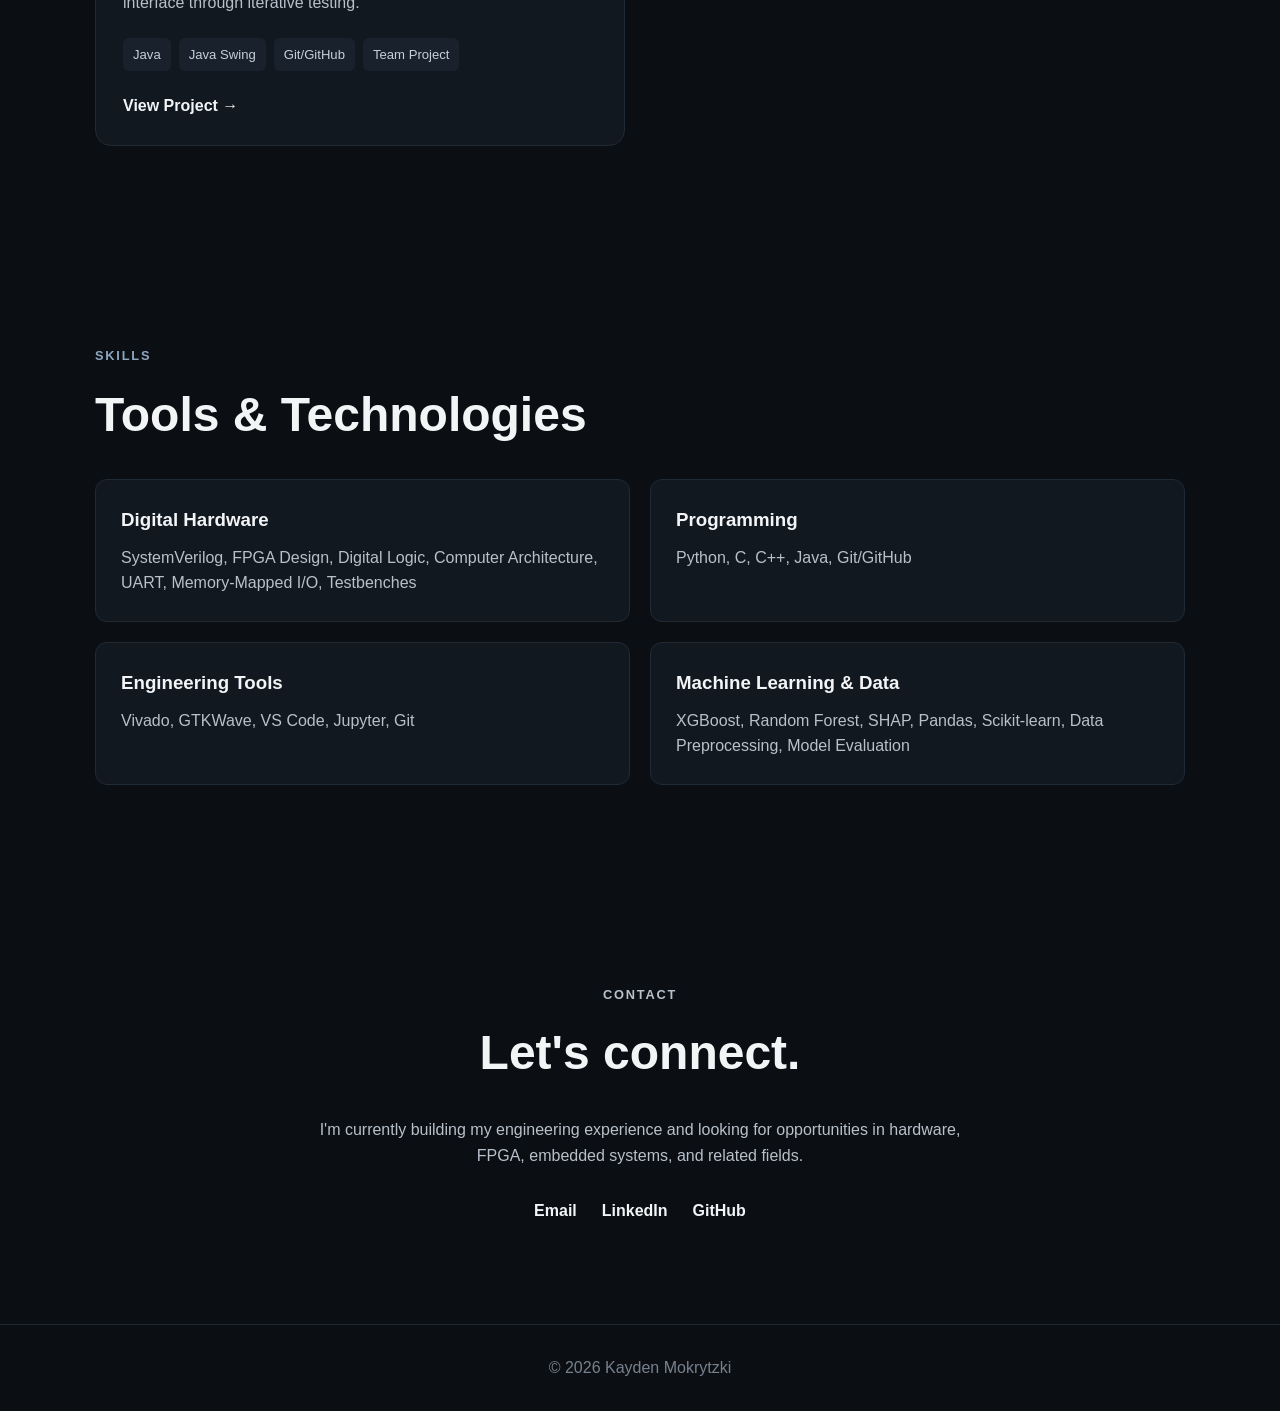
==== commit efbf15fb: "Add rover motor drive board project" ====
--- a/index.html
+++ b/index.html
@@ -78,6 +78,20 @@
       <h2>Featured Engineering Work</h2>
 
       <div class="project-grid">
+
+        <!-- ROBOTICS DRIVE BOARD -->
+        <article class="project-card" data-project-url="projects/rover-drive-board.html" tabindex="0" role="link" aria-label="View Rover Motor Drive Board project">
+          <div class="project-image project-image--schematic">
+            <img src="images/DRVSCHEM.png" alt="Three-phase rover motor drive schematic in Altium Designer">
+          </div>
+          <div class="project-content">
+            <p class="project-type">ROBOTICS / ELECTRICAL DESIGN</p>
+            <h3>Rover Motor Drive Board</h3>
+            <p>Designed a three-phase BLDC motor drive schematic for a six-wheel rover, using Altium Designer, the DRV8302 gate driver, and a six-MOSFET power stage.</p>
+            <div class="tags"><span>Altium Designer</span><span>Schematic Design</span><span>BLDC Motor Control</span><span>Power Electronics</span><span>Team Design</span></div>
+            <a href="projects/rover-drive-board.html" class="project-link">View Project →</a>
+          </div>
+        </article>
 
         <!-- FPGA PROJECT -->
         <article class="project-card" data-project-url="projects/fpga.html" tabindex="0" role="link" aria-label="View Custom 8-bit FPGA Computer project">
--- a/style.css
+++ b/style.css
@@ -212,6 +212,8 @@
   height: 100%;
   object-fit: cover;
 }
+
+.project-image--schematic img { object-fit: contain; background: #f4f4f0; }
 
 .project-image video {
   width: 100%; height: 100%; display: block; object-fit: cover; background: #05080c;
@@ -260,7 +262,14 @@
 .media-gallery { display: grid; grid-template-columns: repeat(2, minmax(0, 1fr)); gap: 22px; margin-top: 30px; }
 .media-gallery figure { margin: 0; }
 .media-gallery img, .media-gallery video { width: 100%; border: 1px solid #28333f; border-radius: 10px; background: #05080c; }
+.media-gallery img { cursor: zoom-in; transition: border-color .2s ease, transform .2s ease; }
+.media-gallery img:hover, .media-gallery img:focus-visible { border-color: #8ea6bf; transform: scale(1.015); outline: none; }
 .media-gallery figcaption { color: #8ea6bf; font-size: .9rem; margin-top: 8px; }
+.image-viewer { width: min(94vw, 1400px); max-width: none; max-height: 92vh; padding: 14px; border: 1px solid #425264; border-radius: 14px; background: #111820; color: #f3f4f6; }
+.image-viewer::backdrop { background: rgba(0, 0, 0, .82); backdrop-filter: blur(4px); }
+.image-viewer img { display: block; width: auto; max-width: 100%; max-height: calc(92vh - 28px); margin: 0 auto; object-fit: contain; }
+.image-viewer-close { position: absolute; top: 24px; right: 24px; width: 42px; height: 42px; border: 1px solid #596572; border-radius: 50%; background: rgba(11, 15, 20, .9); color: #fff; font-size: 2rem; line-height: 1; cursor: pointer; }
+.image-viewer-close:hover, .image-viewer-close:focus-visible { background: #273442; outline: 2px solid #8ea6bf; outline-offset: 2px; }
 
 .project-content {
   padding: 27px;
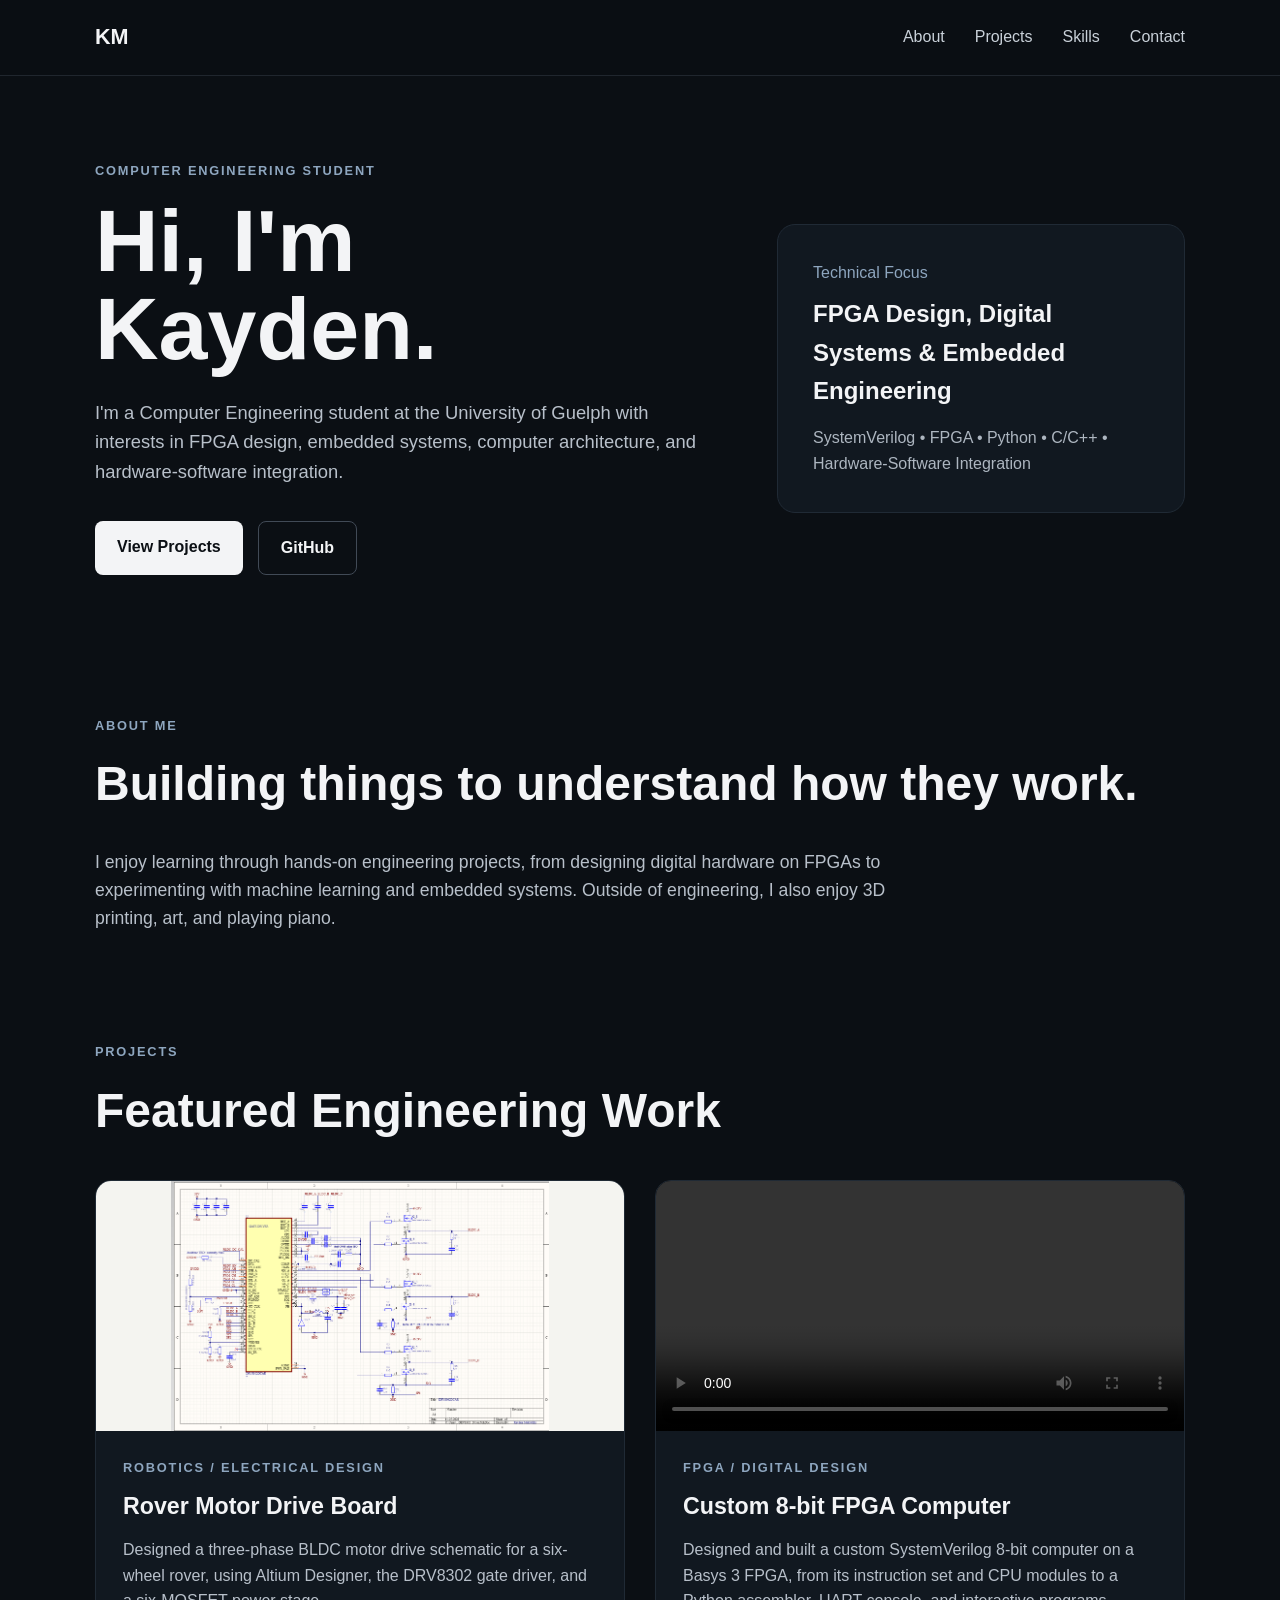
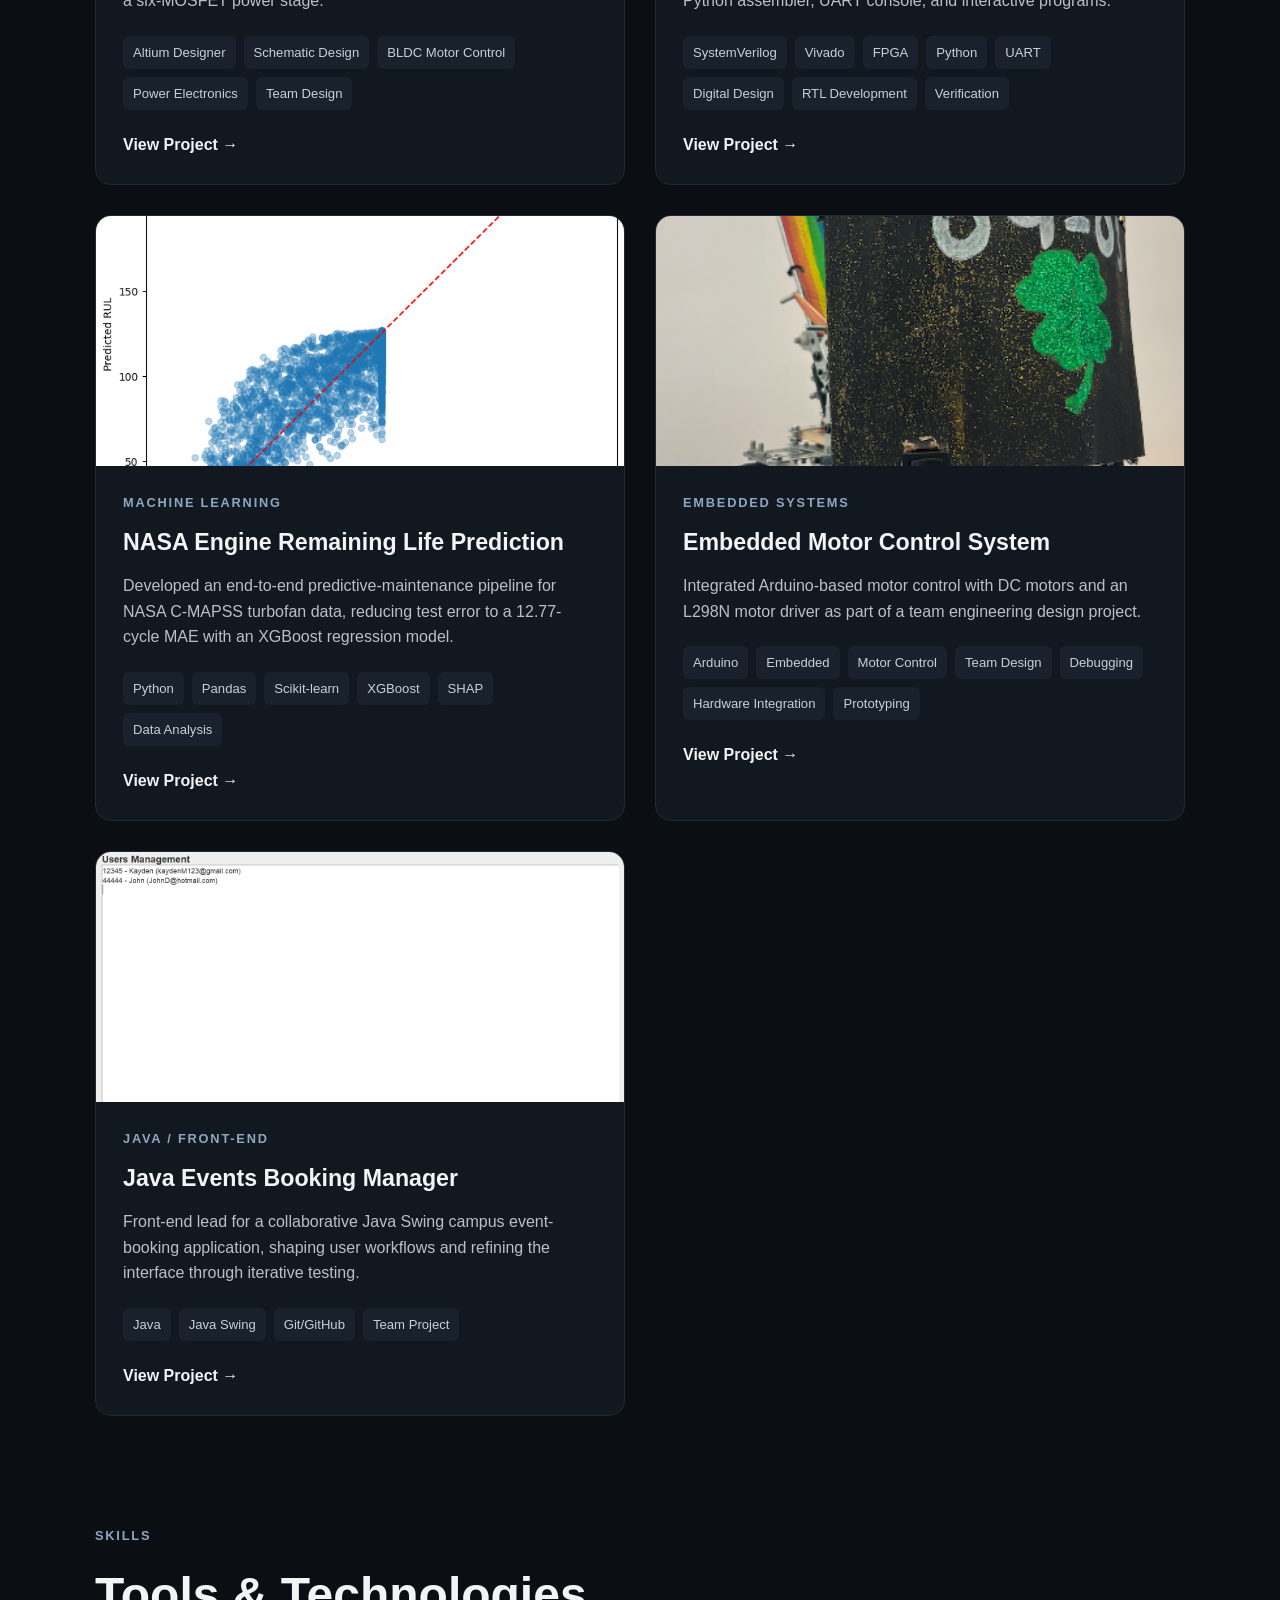
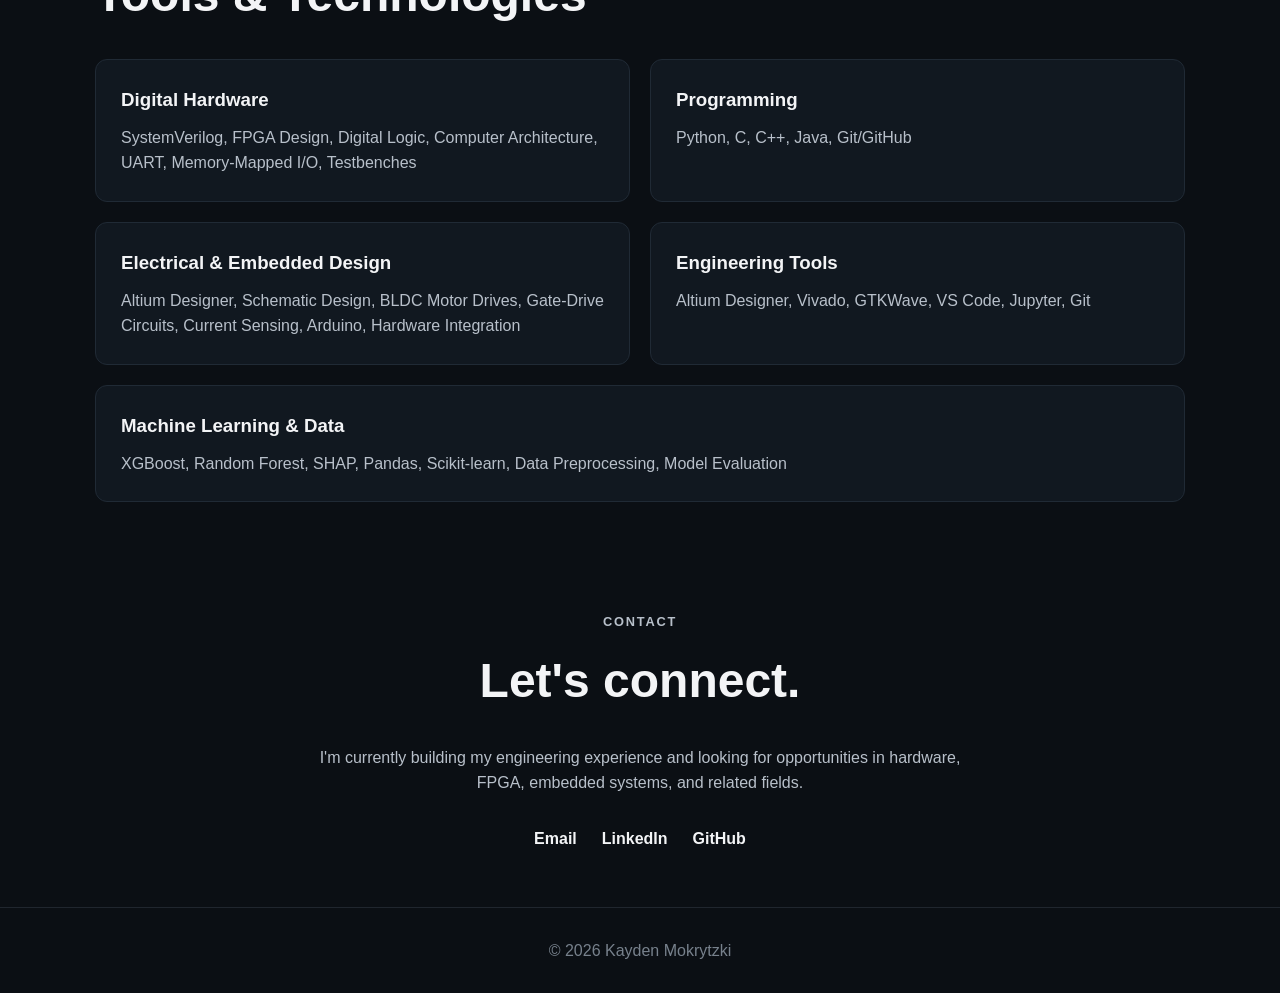
==== commit 495d2f12: "Update rover motor details and portfolio spacing" ====
--- a/index.html
+++ b/index.html
@@ -259,9 +259,17 @@
     </div>
 
     <div class="skill-card">
+        <h3>Electrical &amp; Embedded Design</h3>
+        <p>
+        Altium Designer, Schematic Design, BLDC Motor Drives,
+        Gate-Drive Circuits, Current Sensing, Arduino, Hardware Integration
+        </p>
+    </div>
+
+    <div class="skill-card">
         <h3>Engineering Tools</h3>
         <p>
-        Vivado, GTKWave, VS Code, Jupyter, Git
+        Altium Designer, Vivado, GTKWave, VS Code, Jupyter, Git
         </p>
     </div>
 
--- a/style.css
+++ b/style.css
@@ -73,8 +73,8 @@
 .hero {
   max-width: 1150px;
   margin: 0 auto;
-  min-height: 85vh;
-  padding: 90px 30px;
+  min-height: 65vh;
+  padding: 72px 30px;
 
   display: grid;
   grid-template-columns: 1.5fr 1fr;
@@ -159,7 +159,7 @@
 .section {
   max-width: 1150px;
   margin: 0 auto;
-  padding: 100px 30px;
+  padding: 55px 30px;
 }
 
 .section h2 {
@@ -179,7 +179,7 @@
   display: grid;
   grid-template-columns: repeat(2, 1fr);
   gap: 30px;
-  margin-top: 45px;
+  margin-top: 30px;
 }
 
 .project-card {
@@ -247,13 +247,13 @@
   text-align: center;
 }
 
-.project-page { max-width: 950px; margin: 0 auto; padding: 80px 30px 110px; }
-.back-link { display: inline-block; margin-bottom: 48px; color: #b8c0ca; }
+.project-page { max-width: 950px; margin: 0 auto; padding: 60px 30px 75px; }
+.back-link { display: inline-block; margin-bottom: 34px; color: #b8c0ca; }
 .back-link:hover { color: #fff; }
 .project-intro { max-width: 760px; }
 .project-intro h1 { font-size: clamp(2.6rem, 6vw, 4.5rem); line-height: 1.08; margin: 12px 0 22px; }
 .project-intro > p:not(.project-type) { color: #b8c0ca; font-size: 1.12rem; }
-.project-detail { margin-top: 55px; padding: 34px; border: 1px solid #202a35; border-radius: 16px; background: #111820; }
+.project-detail { margin-top: 32px; padding: 34px; border: 1px solid #202a35; border-radius: 16px; background: #111820; }
 .project-detail h2 { margin-bottom: 12px; }
 .project-detail p { color: #b8c0ca; }
 .project-detail p + p { margin-top: 16px; }
@@ -315,6 +315,8 @@
   gap: 20px;
 }
 
+.skill-card:last-child:nth-child(odd) { grid-column: 1 / -1; }
+
 .skill-card {
   padding: 25px;
   background: #111820;
@@ -378,7 +380,8 @@
   .hero {
     grid-template-columns: 1fr;
     min-height: auto;
-    padding-top: 80px;
+    padding: 55px 30px;
+    gap: 35px;
   }
 
   .project-grid,
